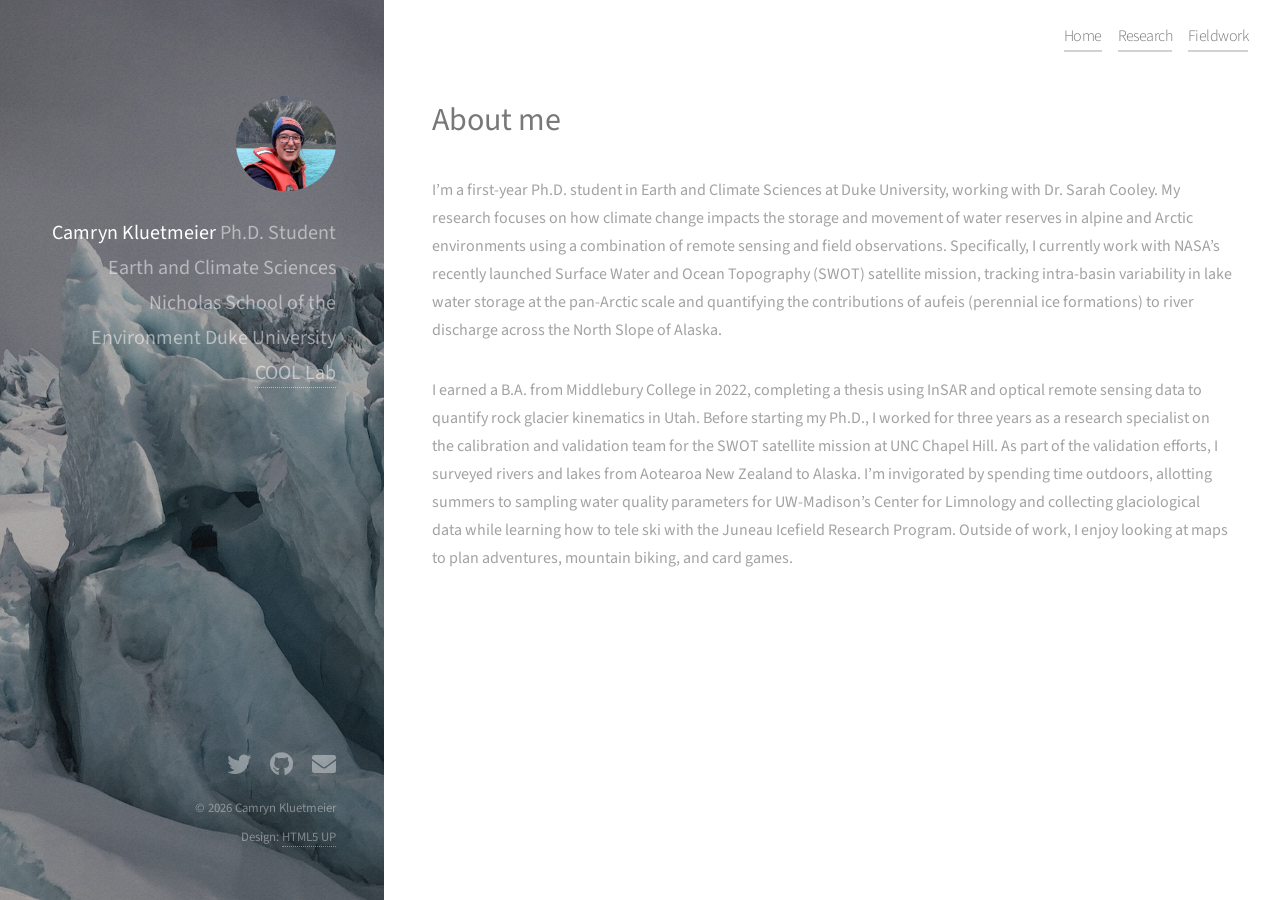
==== index.html @ b0affefc "header format fix" ====
<!DOCTYPE HTML>
<!--
	Strata by HTML5 UP
	html5up.net | @ajlkn
	Free for personal and commercial use under the CCA 3.0 license (html5up.net/license)
-->
<html>

<head>
	<title>Camryn Kluetmeier</title>
	<meta charset="utf-8" />
	<meta name="viewport" content="width=device-width, initial-scale=1, user-scalable=no" />
	<link rel="stylesheet" href="assets/css/main.css" />

	<style>
  #topnav {
    position: fixed;
    top: 1.5em;
    right: 2em;
    z-index: 10000;
    display: flex;
    gap: 1em;
  }

  #topnav a {
    color: #787878;
    font-family: "Source Sans Pro", Helvetica, sans-serif;
    font-size: 1em;
    font-weight: 300;
    line-height: 1.5em;
    letter-spacing: -0.035em;
    text-decoration: none;
    border-bottom: none;
  }

  #topnav a:hover {
    color: #262626;
  }
  #topnav a.active,
		#topnav a {
  position: relative;
}

#topnav a::after {
  content: "";
  position: absolute;
  left: 0;
  bottom: -4px;
  width: 100%;
  height: 2px;
  background: #222;
  opacity: 0.2;
}
	</style>
</head>

<body class="is-preload">

	<nav id="topnav">
		<a href="index.html">Home</a>
		<a href="research.html">Research</a>
		<a href="fieldwork.html">Fieldwork</a>
	</nav>

	<!-- Header -->
	<header id="header">
		<div class="inner">
			<a href="#" class="image avatar"><img src="images/avatar.jpg" alt="" /></a>
			<h1><strong>Camryn Kluetmeier</strong> <br />
				Ph.D. Student <br />
				Earth and Climate Sciences <br />
				Nicholas School of the Environment <br />
				Duke University<br />
				<a href="https://sites.duke.edu/coollab/"> COOL Lab</a>
			</h1>
		</div>
	</header>

	<!-- Main -->
	<div id="main">

		<!-- One -->
		<section id="one">
			<header class="major">
				<h2>About me</h2>
			</header>
			<p>I’m a first-year Ph.D. student in Earth and Climate Sciences at Duke University, working with Dr. Sarah
				Cooley.
				My research focuses on how climate change impacts the storage and movement of water reserves in alpine
				and Arctic environments using a combination of remote sensing and field observations. Specifically, I
				currently work with NASA’s recently launched Surface Water and Ocean Topography (SWOT) satellite
				mission,
				tracking intra-basin variability in lake water storage at the pan-Arctic scale and quantifying the
				contributions of aufeis (perennial ice formations) to river discharge across the North Slope of Alaska.
			</p>
			<p>I earned a B.A. from Middlebury College in 2022, completing a thesis using InSAR and optical remote
				sensing data to quantify rock glacier kinematics in Utah.
				Before starting my Ph.D., I worked for three years as a research specialist on the calibration and
				validation team for the SWOT satellite mission at UNC Chapel Hill.
				As part of the validation efforts, I surveyed rivers and lakes from Aotearoa New Zealand to Alaska.
				I’m invigorated by spending time outdoors, allotting summers to sampling water quality parameters for
				UW-Madison’s Center for Limnology and collecting glaciological data while learning how to tele ski with
				the Juneau Icefield Research Program.
				Outside of work, I enjoy looking at maps to plan adventures, mountain biking, and card games.</p>
			<!---	<ul class="actions">
							<li><a href="#" class="button">CV</a></li>
						</ul> -->
		</section>

		<!-- Two -->

		<!---			</div>
				<ul class="actions">
							<li><a href="#" class="button">Full Portfolio</a></li>
						</ul>
					</section> -->



		<!-- Four -->
		<!--
					<section id="four">
						<h2>Elements</h2>

						<section>
							<h4>Text</h4>
							<p>This is <b>bold</b> and this is <strong>strong</strong>. This is <i>italic</i> and this is <em>emphasized</em>.
							This is <sup>superscript</sup> text and this is <sub>subscript</sub> text.
							This is <u>underlined</u> and this is code: <code>for (;;) { ... }</code>. Finally, <a href="#">this is a link</a>.</p>
							<hr />
							<header>
								<h4>Heading with a Subtitle</h4>
								<p>Lorem ipsum dolor sit amet nullam id egestas urna aliquam</p>
							</header>
							<p>Nunc lacinia ante nunc ac lobortis. Interdum adipiscing gravida odio porttitor sem non mi integer non faucibus ornare mi ut ante amet placerat aliquet. Volutpat eu sed ante lacinia sapien lorem accumsan varius montes viverra nibh in adipiscing blandit tempus accumsan.</p>
							<header>
								<h5>Heading with a Subtitle</h5>
								<p>Lorem ipsum dolor sit amet nullam id egestas urna aliquam</p>
							</header>
							<p>Nunc lacinia ante nunc ac lobortis. Interdum adipiscing gravida odio porttitor sem non mi integer non faucibus ornare mi ut ante amet placerat aliquet. Volutpat eu sed ante lacinia sapien lorem accumsan varius montes viverra nibh in adipiscing blandit tempus accumsan.</p>
							<hr />
							<h2>Heading Level 2</h2>
							<h3>Heading Level 3</h3>
							<h4>Heading Level 4</h4>
							<h5>Heading Level 5</h5>
							<h6>Heading Level 6</h6>
							<hr />
							<h5>Blockquote</h5>
							<blockquote>Fringilla nisl. Donec accumsan interdum nisi, quis tincidunt felis sagittis eget tempus euismod. Vestibulum ante ipsum primis in faucibus vestibulum. Blandit adipiscing eu felis iaculis volutpat ac adipiscing accumsan faucibus. Vestibulum ante ipsum primis in faucibus lorem ipsum dolor sit amet nullam adipiscing eu felis.</blockquote>
							<h5>Preformatted</h5>
							<pre><code>i = 0;

while (!deck.isInOrder()) {
print 'Iteration ' + i;
deck.shuffle();
i++;
}

print 'It took ' + i + ' iterations to sort the deck.';</code></pre>
						</section>

						<section>
							<h4>Lists</h4>
							<div class="row">
								<div class="col-6 col-12-xsmall">
									<h5>Unordered</h5>
									<ul>
										<li>Dolor pulvinar etiam magna etiam.</li>
										<li>Sagittis adipiscing lorem eleifend.</li>
										<li>Felis enim feugiat dolore viverra.</li>
									</ul>
									<h5>Alternate</h5>
									<ul class="alt">
										<li>Dolor pulvinar etiam magna etiam.</li>
										<li>Sagittis adipiscing lorem eleifend.</li>
										<li>Felis enim feugiat dolore viverra.</li>
									</ul>
								</div>
								<div class="col-6 col-12-xsmall">
									<h5>Ordered</h5>
									<ol>
										<li>Dolor pulvinar etiam magna etiam.</li>
										<li>Etiam vel felis at lorem sed viverra.</li>
										<li>Felis enim feugiat dolore viverra.</li>
										<li>Dolor pulvinar etiam magna etiam.</li>
										<li>Etiam vel felis at lorem sed viverra.</li>
										<li>Felis enim feugiat dolore viverra.</li>
									</ol>
									<h5>Icons</h5>
									<ul class="icons">
										<li><a href="#" class="icon brands fa-twitter"><span class="label">Twitter</span></a></li>
										<li><a href="#" class="icon brands fa-facebook-f"><span class="label">Facebook</span></a></li>
										<li><a href="#" class="icon brands fa-instagram"><span class="label">Instagram</span></a></li>
										<li><a href="#" class="icon brands fa-github"><span class="label">Github</span></a></li>
										<li><a href="#" class="icon brands fa-dribbble"><span class="label">Dribbble</span></a></li>
										<li><a href="#" class="icon brands fa-tumblr"><span class="label">Tumblr</span></a></li>
									</ul>
								</div>
							</div>
							<h5>Actions</h5>
							<ul class="actions">
								<li><a href="#" class="button primary">Default</a></li>
								<li><a href="#" class="button">Default</a></li>
							</ul>
							<ul class="actions small">
								<li><a href="#" class="button primary small">Small</a></li>
								<li><a href="#" class="button small">Small</a></li>
							</ul>
							<div class="row">
								<div class="col-6 col-12-small">
									<ul class="actions stacked">
										<li><a href="#" class="button primary">Default</a></li>
										<li><a href="#" class="button">Default</a></li>
									</ul>
								</div>
								<div class="col-6 col-12-small">
									<ul class="actions stacked">
										<li><a href="#" class="button primary small">Small</a></li>
										<li><a href="#" class="button small">Small</a></li>
									</ul>
								</div>
								<div class="col-6 col-12-small">
									<ul class="actions stacked">
										<li><a href="#" class="button primary fit">Default</a></li>
										<li><a href="#" class="button fit">Default</a></li>
									</ul>
								</div>
								<div class="col-6 col-12-small">
									<ul class="actions stacked">
										<li><a href="#" class="button primary small fit">Small</a></li>
										<li><a href="#" class="button small fit">Small</a></li>
									</ul>
								</div>
							</div>
						</section>

						<section>
							<h4>Table</h4>
							<h5>Default</h5>
							<div class="table-wrapper">
								<table>
									<thead>
										<tr>
											<th>Name</th>
											<th>Description</th>
											<th>Price</th>
										</tr>
									</thead>
									<tbody>
										<tr>
											<td>Item One</td>
											<td>Ante turpis integer aliquet porttitor.</td>
											<td>29.99</td>
										</tr>
										<tr>
											<td>Item Two</td>
											<td>Vis ac commodo adipiscing arcu aliquet.</td>
											<td>19.99</td>
										</tr>
										<tr>
											<td>Item Three</td>
											<td> Morbi faucibus arcu accumsan lorem.</td>
											<td>29.99</td>
										</tr>
										<tr>
											<td>Item Four</td>
											<td>Vitae integer tempus condimentum.</td>
											<td>19.99</td>
										</tr>
										<tr>
											<td>Item Five</td>
											<td>Ante turpis integer aliquet porttitor.</td>
											<td>29.99</td>
										</tr>
									</tbody>
									<tfoot>
										<tr>
											<td colspan="2"></td>
											<td>100.00</td>
										</tr>
									</tfoot>
								</table>
							</div>

							<h5>Alternate</h5>
							<div class="table-wrapper">
								<table class="alt">
									<thead>
										<tr>
											<th>Name</th>
											<th>Description</th>
											<th>Price</th>
										</tr>
									</thead>
									<tbody>
										<tr>
											<td>Item One</td>
											<td>Ante turpis integer aliquet porttitor.</td>
											<td>29.99</td>
										</tr>
										<tr>
											<td>Item Two</td>
											<td>Vis ac commodo adipiscing arcu aliquet.</td>
											<td>19.99</td>
										</tr>
										<tr>
											<td>Item Three</td>
											<td> Morbi faucibus arcu accumsan lorem.</td>
											<td>29.99</td>
										</tr>
										<tr>
											<td>Item Four</td>
											<td>Vitae integer tempus condimentum.</td>
											<td>19.99</td>
										</tr>
										<tr>
											<td>Item Five</td>
											<td>Ante turpis integer aliquet porttitor.</td>
											<td>29.99</td>
										</tr>
									</tbody>
									<tfoot>
										<tr>
											<td colspan="2"></td>
											<td>100.00</td>
										</tr>
									</tfoot>
								</table>
							</div>
						</section>

						<section>
							<h4>Buttons</h4>
							<ul class="actions">
								<li><a href="#" class="button primary">Primary</a></li>
								<li><a href="#" class="button">Default</a></li>
							</ul>
							<ul class="actions">
								<li><a href="#" class="button large">Large</a></li>
								<li><a href="#" class="button">Default</a></li>
								<li><a href="#" class="button small">Small</a></li>
							</ul>
							<ul class="actions fit">
								<li><a href="#" class="button primary fit">Fit</a></li>
								<li><a href="#" class="button fit">Fit</a></li>
							</ul>
							<ul class="actions fit small">
								<li><a href="#" class="button primary fit small">Fit + Small</a></li>
								<li><a href="#" class="button fit small">Fit + Small</a></li>
							</ul>
							<ul class="actions">
								<li><a href="#" class="button primary icon solid fa-download">Icon</a></li>
								<li><a href="#" class="button icon solid fa-download">Icon</a></li>
							</ul>
							<ul class="actions">
								<li><span class="button primary disabled">Primary</span></li>
								<li><span class="button disabled">Default</span></li>
							</ul>
						</section>

						<section>
							<h4>Form</h4>
							<form method="post" action="#">
								<div class="row gtr-uniform gtr-50">
									<div class="col-6 col-12-xsmall">
										<input type="text" name="demo-name" id="demo-name" value="" placeholder="Name" />
									</div>
									<div class="col-6 col-12-xsmall">
										<input type="email" name="demo-email" id="demo-email" value="" placeholder="Email" />
									</div>
									<div class="col-12">
										<select name="demo-category" id="demo-category">
											<option value="">- Category -</option>
											<option value="1">Manufacturing</option>
											<option value="1">Shipping</option>
											<option value="1">Administration</option>
											<option value="1">Human Resources</option>
										</select>
									</div>
									<div class="col-4 col-12-small">
										<input type="radio" id="demo-priority-low" name="demo-priority" checked>
										<label for="demo-priority-low">Low Priority</label>
									</div>
									<div class="col-4 col-12-small">
										<input type="radio" id="demo-priority-normal" name="demo-priority">
										<label for="demo-priority-normal">Normal Priority</label>
									</div>
									<div class="col-4 col-12-small">
										<input type="radio" id="demo-priority-high" name="demo-priority">
										<label for="demo-priority-high">High Priority</label>
									</div>
									<div class="col-6 col-12-small">
										<input type="checkbox" id="demo-copy" name="demo-copy">
										<label for="demo-copy">Email me a copy of this message</label>
									</div>
									<div class="col-6 col-12-small">
										<input type="checkbox" id="demo-human" name="demo-human" checked>
										<label for="demo-human">I am a human and not a robot</label>
									</div>
									<div class="col-12">
										<textarea name="demo-message" id="demo-message" placeholder="Enter your message" rows="6"></textarea>
									</div>
									<div class="col-12">
										<ul class="actions">
											<li><input type="submit" value="Send Message" class="primary" /></li>
											<li><input type="reset" value="Reset" /></li>
										</ul>
									</div>
								</div>
							</form>
						</section>

						<section>
							<h4>Image</h4>
							<h5>Fit</h5>
							<div class="box alt">
								<div class="row gtr-50 gtr-uniform">
									<div class="col-12"><span class="image fit"><img src="images/fulls/05.jpg" alt="" /></span></div>
									<div class="col-4"><span class="image fit"><img src="images/thumbs/01.jpg" alt="" /></span></div>
									<div class="col-4"><span class="image fit"><img src="images/thumbs/02.jpg" alt="" /></span></div>
									<div class="col-4"><span class="image fit"><img src="images/thumbs/03.jpg" alt="" /></span></div>
									<div class="col-4"><span class="image fit"><img src="images/thumbs/04.jpg" alt="" /></span></div>
									<div class="col-4"><span class="image fit"><img src="images/thumbs/05.jpg" alt="" /></span></div>
									<div class="col-4"><span class="image fit"><img src="images/thumbs/06.jpg" alt="" /></span></div>
									<div class="col-4"><span class="image fit"><img src="images/thumbs/03.jpg" alt="" /></span></div>
									<div class="col-4"><span class="image fit"><img src="images/thumbs/02.jpg" alt="" /></span></div>
									<div class="col-4"><span class="image fit"><img src="images/thumbs/01.jpg" alt="" /></span></div>
								</div>
							</div>
							<h5>Left &amp; Right</h5>
							<p><span class="image left"><img src="images/avatar.jpg" alt="" /></span>Fringilla nisl. Donec accumsan interdum nisi, quis tincidunt felis sagittis eget. tempus euismod. Vestibulum ante ipsum primis in faucibus vestibulum. Blandit adipiscing eu felis iaculis volutpat ac adipiscing accumsan eu faucibus. Integer ac pellentesque praesent tincidunt felis sagittis eget. tempus euismod. Vestibulum ante ipsum primis in faucibus vestibulum. Blandit adipiscing eu felis iaculis volutpat ac adipiscing accumsan eu faucibus. Integer ac pellentesque praesent. Donec accumsan interdum nisi, quis tincidunt felis sagittis eget. tempus euismod. Vestibulum ante ipsum primis in faucibus vestibulum. Blandit adipiscing eu felis iaculis volutpat ac adipiscing accumsan eu faucibus. Integer ac pellentesque praesent tincidunt felis sagittis eget. tempus euismod. Vestibulum ante ipsum primis in faucibus vestibulum. Blandit adipiscing eu felis iaculis volutpat ac adipiscing accumsan eu faucibus. Integer ac pellentesque praesent.</p>
							<p><span class="image right"><img src="images/avatar.jpg" alt="" /></span>Fringilla nisl. Donec accumsan interdum nisi, quis tincidunt felis sagittis eget. tempus euismod. Vestibulum ante ipsum primis in faucibus vestibulum. Blandit adipiscing eu felis iaculis volutpat ac adipiscing accumsan eu faucibus. Integer ac pellentesque praesent tincidunt felis sagittis eget. tempus euismod. Vestibulum ante ipsum primis in faucibus vestibulum. Blandit adipiscing eu felis iaculis volutpat ac adipiscing accumsan eu faucibus. Integer ac pellentesque praesent. Donec accumsan interdum nisi, quis tincidunt felis sagittis eget. tempus euismod. Vestibulum ante ipsum primis in faucibus vestibulum. Blandit adipiscing eu felis iaculis volutpat ac adipiscing accumsan eu faucibus. Integer ac pellentesque praesent tincidunt felis sagittis eget. tempus euismod. Vestibulum ante ipsum primis in faucibus vestibulum. Blandit adipiscing eu felis iaculis volutpat ac adipiscing accumsan eu faucibus. Integer ac pellentesque praesent.</p>
						</section>

					</section>
				-->

	</div>

	<!-- Footer -->
	<footer id="footer">
		<div class="inner">
			<ul class="icons">
				<li><a href="https://scholar.google.com/citations?user=zaVG5EsAAAAJ&hl=en&oi=ao"
						class="icon fa-graduation-cap"><span class="label">Google Scholar</span></a></li>
				<li><a href="https://bsky.app/profile/ckluetmeier.bsky.social" class="icon brands fa-twitter"><span
							class="label">Twitter</span></a></li>
				<li><a href="https://github.com/ckluetmeier" class="icon brands fa-github"><span
							class="label">Github</span></a></li>
				<li><a href="mailto:camryn.kluetmeier@duke.edu" class="icon solid fa-envelope"><span
							class="label">Email</span></a></li>
			</ul>
			<ul class="copyright">
				<li>&copy; 2026 Camryn Kluetmeier</li>
				<li>Design: <a href="http://html5up.net">HTML5 UP</a></li>
			</ul>
		</div>
	</footer>

	<!-- Scripts -->
	<script src="assets/js/jquery.min.js"></script>
	<script src="assets/js/jquery.poptrox.min.js"></script>
	<script src="assets/js/browser.min.js"></script>
	<script src="assets/js/breakpoints.min.js"></script>
	<script src="assets/js/util.js"></script>
	<script src="assets/js/main.js"></script>

</body>

</html>
---- assets/css/main.css ----
@import url("fontawesome-all.min.css");
@import url("https://fonts.googleapis.com/css?family=Source+Sans+Pro:400,400italic");

/*
	Strata by HTML5 UP
	html5up.net | @ajlkn
	Free for personal and commercial use under the CCA 3.0 license (html5up.net/license)
*/

#topnav {
  position: fixed;
  top: 1.5em;
  right: 2em;
  z-index: 10000;
  display: flex;
  gap: 1.5em;
}

#topnav a {
  text-decoration: none;
  font-weight: 600;
  color: #ffffff;
  border-bottom: none;
}

#topnav a:hover {
  opacity: 0.75;
}

html, body, div, span, applet, object,
iframe, h1, h2, h3, h4, h5, h6, p, blockquote,
pre, a, abbr, acronym, address, big, cite,
code, del, dfn, em, img, ins, kbd, q, s, samp,
small, strike, strong, sub, sup, tt, var, b,
u, i, center, dl, dt, dd, ol, ul, li, fieldset,
form, label, legend, table, caption, tbody,
tfoot, thead, tr, th, td, article, aside,
canvas, details, embed, figure, figcaption,
footer, header, hgroup, menu, nav, output, ruby,
section, summary, time, mark, audio, video {
	margin: 0;
	padding: 0;
	border: 0;
	font-size: 100%;
	font: inherit;
	vertical-align: baseline;}

article, aside, details, figcaption, figure,
footer, header, hgroup, menu, nav, section {
	display: block;}

body {
	line-height: 1;
}

ol, ul {
	list-style: none;
}

blockquote, q {
	quotes: none;
}

	blockquote:before, blockquote:after, q:before, q:after {
		content: '';
		content: none;
	}

table {
	border-collapse: collapse;
	border-spacing: 0;
}

body {
	-webkit-text-size-adjust: none;
}

mark {
	background-color: transparent;
	color: inherit;
}

input::-moz-focus-inner {
	border: 0;
	padding: 0;
}

input, select, textarea {
	-moz-appearance: none;
	-webkit-appearance: none;
	-ms-appearance: none;
	appearance: none;
}

/* Basic */

	html {
		box-sizing: border-box;
	}

	*, *:before, *:after {
		box-sizing: inherit;
	}

	body {
		background: #fff;
	}

		body.is-preload *, body.is-preload *:before, body.is-preload *:after {
			-moz-animation: none !important;
			-webkit-animation: none !important;
			-ms-animation: none !important;
			animation: none !important;
			-moz-transition: none !important;
			-webkit-transition: none !important;
			-ms-transition: none !important;
			transition: none !important;
		}

	body, input, select, textarea {
		color: #a2a2a2;
		font-family: "Source Sans Pro", Helvetica, sans-serif;
		font-size: 16pt;
		font-weight: 400;
		line-height: 1.75em;
	}

	a {
		-moz-transition: color 0.2s ease-in-out, border-color 0.2s ease-in-out;
		-webkit-transition: color 0.2s ease-in-out, border-color 0.2s ease-in-out;
		-ms-transition: color 0.2s ease-in-out, border-color 0.2s ease-in-out;
		transition: color 0.2s ease-in-out, border-color 0.2s ease-in-out;
		border-bottom: dotted 1px;
		color: #49bf9d;
		text-decoration: none;
	}

		a:hover {
			border-bottom-color: transparent;
			color: #49bf9d !important;
			text-decoration: none;
		}

	strong, b {
		color: #787878;
		font-weight: 400;
	}

	em, i {
		font-style: italic;
	}

	p {
		margin: 0 0 2em 0;
	}

	h1, h2, h3, h4, h5, h6 {
		color: #787878;
		font-weight: 400;
		line-height: 1em;
		margin: 0 0 1em 0;
	}

		h1 a, h2 a, h3 a, h4 a, h5 a, h6 a {
			color: inherit;
			text-decoration: none;
		}

	h1 {
		font-size: 2em;
		line-height: 1.5em;
	}

	h2 {
		font-size: 1.5em;
		line-height: 1.5em;
	}

	h3 {
		font-size: 1.25em;
		line-height: 1.5em;
	}

	h4 {
		font-size: 1.1em;
		line-height: 1.5em;
	}

	h5 {
		font-size: 0.9em;
		line-height: 1.5em;
	}

	h6 {
		font-size: 0.7em;
		line-height: 1.5em;
	}

	sub {
		font-size: 0.8em;
		position: relative;
		top: 0.5em;
	}

	sup {
		font-size: 0.8em;
		position: relative;
		top: -0.5em;
	}

	hr {
		border: 0;
		border-bottom: solid 2px #efefef;
		margin: 2em 0;
	}

		hr.major {
			margin: 3em 0;
		}

	blockquote {
		border-left: solid 6px #efefef;
		font-style: italic;
		margin: 0 0 2em 0;
		padding: 0.5em 0 0.5em 1.5em;
	}

	code {
		background: #f7f7f7;
		border-radius: 0.35em;
		border: solid 2px #efefef;
		font-family: "Courier New", monospace;
		font-size: 0.9em;
		margin: 0 0.25em;
		padding: 0.25em 0.65em;
	}

	pre {
		-webkit-overflow-scrolling: touch;
		font-family: "Courier New", monospace;
		font-size: 0.9em;
		margin: 0 0 2em 0;
	}

		pre code {
			display: block;
			line-height: 1.75em;
			padding: 1em 1.5em;
			overflow-x: auto;
		}

	.align-left {
		text-align: left;
	}

	.align-center {
		text-align: center;
	}

	.align-right {
		text-align: right;
	}

/* Container */

	.container {
		margin: 0 auto;
		max-width: calc(100% - 4em);
		width: 100%;
	}

		.container.xsmall {
			width: 25%;
		}

		.container.small {
			width: 50%;
		}

		.container.medium {
			width: 75%;
		}

		.container.large {
			width: 125%;
		}

		.container.xlarge {
			width: 150%;
		}

		.container.max {
			width: 100%;
		}

		@media screen and (max-width: 980px) {

			.container {
				width: 100% !important;
				max-width: 100% !important;
			}

		}

		@media screen and (max-width: 480px) {

			.container {
				max-width: calc(100% - 3em);
			}

		}

/* Row */

	.row {
		display: flex;
		flex-wrap: wrap;
		box-sizing: border-box;
		align-items: stretch;
	}

		.row > * {
			box-sizing: border-box;
		}

		.row.gtr-uniform > * > :last-child {
			margin-bottom: 0;
		}

		.row.aln-left {
			justify-content: flex-start;
		}

		.row.aln-center {
			justify-content: center;
		}

		.row.aln-right {
			justify-content: flex-end;
		}

		.row.aln-top {
			align-items: flex-start;
		}

		.row.aln-middle {
			align-items: center;
		}

		.row.aln-bottom {
			align-items: flex-end;
		}

		.row > .imp {
			order: -1;
		}

		.row > .col-1 {
			width: 8.33333%;
		}

		.row > .off-1 {
			margin-left: 8.33333%;
		}

		.row > .col-2 {
			width: 16.66667%;
		}

		.row > .off-2 {
			margin-left: 16.66667%;
		}

		.row > .col-3 {
			width: 25%;
		}

		.row > .off-3 {
			margin-left: 25%;
		}

		.row > .col-4 {
			width: 33.33333%;
		}

		.row > .off-4 {
			margin-left: 33.33333%;
		}

		.row > .col-5 {
			width: 41.66667%;
		}

		.row > .off-5 {
			margin-left: 41.66667%;
		}

		.row > .col-6 {
			width: 50%;
		}

		.row > .off-6 {
			margin-left: 50%;
		}

		.row > .col-7 {
			width: 58.33333%;
		}

		.row > .off-7 {
			margin-left: 58.33333%;
		}

		.row > .col-8 {
			width: 66.66667%;
		}

		.row > .off-8 {
			margin-left: 66.66667%;
		}

		.row > .col-9 {
			width: 75%;
		}

		.row > .off-9 {
			margin-left: 75%;
		}

		.row > .col-10 {
			width: 83.33333%;
		}

		.row > .off-10 {
			margin-left: 83.33333%;
		}

		.row > .col-11 {
			width: 91.66667%;
		}

		.row > .off-11 {
			margin-left: 91.66667%;
		}

		.row > .col-12 {
			width: 100%;
		}

		.row > .off-12 {
			margin-left: 100%;
		}

		.row.gtr-0 {
			margin-top: 0;
			margin-left: 0em;
		}

			.row.gtr-0 > * {
				padding: 0 0 0 0em;
			}

			.row.gtr-0.gtr-uniform {
				margin-top: 0em;
			}

				.row.gtr-0.gtr-uniform > * {
					padding-top: 0em;
				}

		.row.gtr-25 {
			margin-top: 0;
			margin-left: -0.625em;
		}

			.row.gtr-25 > * {
				padding: 0 0 0 0.625em;
			}

			.row.gtr-25.gtr-uniform {
				margin-top: -0.625em;
			}

				.row.gtr-25.gtr-uniform > * {
					padding-top: 0.625em;
				}

		.row.gtr-50 {
			margin-top: 0;
			margin-left: -1.25em;
		}

			.row.gtr-50 > * {
				padding: 0 0 0 1.25em;
			}

			.row.gtr-50.gtr-uniform {
				margin-top: -1.25em;
			}

				.row.gtr-50.gtr-uniform > * {
					padding-top: 1.25em;
				}

		.row {
			margin-top: 0;
			margin-left: -2.5em;
		}

			.row > * {
				padding: 0 0 0 2.5em;
			}

			.row.gtr-uniform {
				margin-top: -2.5em;
			}

				.row.gtr-uniform > * {
					padding-top: 2.5em;
				}

		.row.gtr-150 {
			margin-top: 0;
			margin-left: -3.75em;
		}

			.row.gtr-150 > * {
				padding: 0 0 0 3.75em;
			}

			.row.gtr-150.gtr-uniform {
				margin-top: -3.75em;
			}

				.row.gtr-150.gtr-uniform > * {
					padding-top: 3.75em;
				}

		.row.gtr-200 {
			margin-top: 0;
			margin-left: -5em;
		}

			.row.gtr-200 > * {
				padding: 0 0 0 5em;
			}

			.row.gtr-200.gtr-uniform {
				margin-top: -5em;
			}

				.row.gtr-200.gtr-uniform > * {
					padding-top: 5em;
				}

		@media screen and (max-width: 1800px) {

			.row {
				display: flex;
				flex-wrap: wrap;
				box-sizing: border-box;
				align-items: stretch;
			}

				.row > * {
					box-sizing: border-box;
				}

				.row.gtr-uniform > * > :last-child {
					margin-bottom: 0;
				}

				.row.aln-left {
					justify-content: flex-start;
				}

				.row.aln-center {
					justify-content: center;
				}

				.row.aln-right {
					justify-content: flex-end;
				}

				.row.aln-top {
					align-items: flex-start;
				}

				.row.aln-middle {
					align-items: center;
				}

				.row.aln-bottom {
					align-items: flex-end;
				}

				.row > .imp-xlarge {
					order: -1;
				}

				.row > .col-1-xlarge {
					width: 8.33333%;
				}

				.row > .off-1-xlarge {
					margin-left: 8.33333%;
				}

				.row > .col-2-xlarge {
					width: 16.66667%;
				}

				.row > .off-2-xlarge {
					margin-left: 16.66667%;
				}

				.row > .col-3-xlarge {
					width: 25%;
				}

				.row > .off-3-xlarge {
					margin-left: 25%;
				}

				.row > .col-4-xlarge {
					width: 33.33333%;
				}

				.row > .off-4-xlarge {
					margin-left: 33.33333%;
				}

				.row > .col-5-xlarge {
					width: 41.66667%;
				}

				.row > .off-5-xlarge {
					margin-left: 41.66667%;
				}

				.row > .col-6-xlarge {
					width: 50%;
				}

				.row > .off-6-xlarge {
					margin-left: 50%;
				}

				.row > .col-7-xlarge {
					width: 58.33333%;
				}

				.row > .off-7-xlarge {
					margin-left: 58.33333%;
				}

				.row > .col-8-xlarge {
					width: 66.66667%;
				}

				.row > .off-8-xlarge {
					margin-left: 66.66667%;
				}

				.row > .col-9-xlarge {
					width: 75%;
				}

				.row > .off-9-xlarge {
					margin-left: 75%;
				}

				.row > .col-10-xlarge {
					width: 83.33333%;
				}

				.row > .off-10-xlarge {
					margin-left: 83.33333%;
				}

				.row > .col-11-xlarge {
					width: 91.66667%;
				}

				.row > .off-11-xlarge {
					margin-left: 91.66667%;
				}

				.row > .col-12-xlarge {
					width: 100%;
				}

				.row > .off-12-xlarge {
					margin-left: 100%;
				}

				.row.gtr-0 {
					margin-top: 0;
					margin-left: 0em;
				}

					.row.gtr-0 > * {
						padding: 0 0 0 0em;
					}

					.row.gtr-0.gtr-uniform {
						margin-top: 0em;
					}

						.row.gtr-0.gtr-uniform > * {
							padding-top: 0em;
						}

				.row.gtr-25 {
					margin-top: 0;
					margin-left: -0.625em;
				}

					.row.gtr-25 > * {
						padding: 0 0 0 0.625em;
					}

					.row.gtr-25.gtr-uniform {
						margin-top: -0.625em;
					}

						.row.gtr-25.gtr-uniform > * {
							padding-top: 0.625em;
						}

				.row.gtr-50 {
					margin-top: 0;
					margin-left: -1.25em;
				}

					.row.gtr-50 > * {
						padding: 0 0 0 1.25em;
					}

					.row.gtr-50.gtr-uniform {
						margin-top: -1.25em;
					}

						.row.gtr-50.gtr-uniform > * {
							padding-top: 1.25em;
						}

				.row {
					margin-top: 0;
					margin-left: -2.5em;
				}

					.row > * {
						padding: 0 0 0 2.5em;
					}

					.row.gtr-uniform {
						margin-top: -2.5em;
					}

						.row.gtr-uniform > * {
							padding-top: 2.5em;
						}

				.row.gtr-150 {
					margin-top: 0;
					margin-left: -3.75em;
				}

					.row.gtr-150 > * {
						padding: 0 0 0 3.75em;
					}

					.row.gtr-150.gtr-uniform {
						margin-top: -3.75em;
					}

						.row.gtr-150.gtr-uniform > * {
							padding-top: 3.75em;
						}

				.row.gtr-200 {
					margin-top: 0;
					margin-left: -5em;
				}

					.row.gtr-200 > * {
						padding: 0 0 0 5em;
					}

					.row.gtr-200.gtr-uniform {
						margin-top: -5em;
					}

						.row.gtr-200.gtr-uniform > * {
							padding-top: 5em;
						}

		}

		@media screen and (max-width: 1280px) {

			.row {
				display: flex;
				flex-wrap: wrap;
				box-sizing: border-box;
				align-items: stretch;
			}

				.row > * {
					box-sizing: border-box;
				}

				.row.gtr-uniform > * > :last-child {
					margin-bottom: 0;
				}

				.row.aln-left {
					justify-content: flex-start;
				}

				.row.aln-center {
					justify-content: center;
				}

				.row.aln-right {
					justify-content: flex-end;
				}

				.row.aln-top {
					align-items: flex-start;
				}

				.row.aln-middle {
					align-items: center;
				}

				.row.aln-bottom {
					align-items: flex-end;
				}

				.row > .imp-large {
					order: -1;
				}

				.row > .col-1-large {
					width: 8.33333%;
				}

				.row > .off-1-large {
					margin-left: 8.33333%;
				}

				.row > .col-2-large {
					width: 16.66667%;
				}

				.row > .off-2-large {
					margin-left: 16.66667%;
				}

				.row > .col-3-large {
					width: 25%;
				}

				.row > .off-3-large {
					margin-left: 25%;
				}

				.row > .col-4-large {
					width: 33.33333%;
				}

				.row > .off-4-large {
					margin-left: 33.33333%;
				}

				.row > .col-5-large {
					width: 41.66667%;
				}

				.row > .off-5-large {
					margin-left: 41.66667%;
				}

				.row > .col-6-large {
					width: 50%;
				}

				.row > .off-6-large {
					margin-left: 50%;
				}

				.row > .col-7-large {
					width: 58.33333%;
				}

				.row > .off-7-large {
					margin-left: 58.33333%;
				}

				.row > .col-8-large {
					width: 66.66667%;
				}

				.row > .off-8-large {
					margin-left: 66.66667%;
				}

				.row > .col-9-large {
					width: 75%;
				}

				.row > .off-9-large {
					margin-left: 75%;
				}

				.row > .col-10-large {
					width: 83.33333%;
				}

				.row > .off-10-large {
					margin-left: 83.33333%;
				}

				.row > .col-11-large {
					width: 91.66667%;
				}

				.row > .off-11-large {
					margin-left: 91.66667%;
				}

				.row > .col-12-large {
					width: 100%;
				}

				.row > .off-12-large {
					margin-left: 100%;
				}

				.row.gtr-0 {
					margin-top: 0;
					margin-left: 0em;
				}

					.row.gtr-0 > * {
						padding: 0 0 0 0em;
					}

					.row.gtr-0.gtr-uniform {
						margin-top: 0em;
					}

						.row.gtr-0.gtr-uniform > * {
							padding-top: 0em;
						}

				.row.gtr-25 {
					margin-top: 0;
					margin-left: -0.5em;
				}

					.row.gtr-25 > * {
						padding: 0 0 0 0.5em;
					}

					.row.gtr-25.gtr-uniform {
						margin-top: -0.5em;
					}

						.row.gtr-25.gtr-uniform > * {
							padding-top: 0.5em;
						}

				.row.gtr-50 {
					margin-top: 0;
					margin-left: -1em;
				}

					.row.gtr-50 > * {
						padding: 0 0 0 1em;
					}

					.row.gtr-50.gtr-uniform {
						margin-top: -1em;
					}

						.row.gtr-50.gtr-uniform > * {
							padding-top: 1em;
						}

				.row {
					margin-top: 0;
					margin-left: -2em;
				}

					.row > * {
						padding: 0 0 0 2em;
					}

					.row.gtr-uniform {
						margin-top: -2em;
					}

						.row.gtr-uniform > * {
							padding-top: 2em;
						}

				.row.gtr-150 {
					margin-top: 0;
					margin-left: -3em;
				}

					.row.gtr-150 > * {
						padding: 0 0 0 3em;
					}

					.row.gtr-150.gtr-uniform {
						margin-top: -3em;
					}

						.row.gtr-150.gtr-uniform > * {
							padding-top: 3em;
						}

				.row.gtr-200 {
					margin-top: 0;
					margin-left: -4em;
				}

					.row.gtr-200 > * {
						padding: 0 0 0 4em;
					}

					.row.gtr-200.gtr-uniform {
						margin-top: -4em;
					}

						.row.gtr-200.gtr-uniform > * {
							padding-top: 4em;
						}

		}

		@media screen and (max-width: 980px) {

			.row {
				display: flex;
				flex-wrap: wrap;
				box-sizing: border-box;
				align-items: stretch;
			}

				.row > * {
					box-sizing: border-box;
				}

				.row.gtr-uniform > * > :last-child {
					margin-bottom: 0;
				}

				.row.aln-left {
					justify-content: flex-start;
				}

				.row.aln-center {
					justify-content: center;
				}

				.row.aln-right {
					justify-content: flex-end;
				}

				.row.aln-top {
					align-items: flex-start;
				}

				.row.aln-middle {
					align-items: center;
				}

				.row.aln-bottom {
					align-items: flex-end;
				}

				.row > .imp-medium {
					order: -1;
				}

				.row > .col-1-medium {
					width: 8.33333%;
				}

				.row > .off-1-medium {
					margin-left: 8.33333%;
				}

				.row > .col-2-medium {
					width: 16.66667%;
				}

				.row > .off-2-medium {
					margin-left: 16.66667%;
				}

				.row > .col-3-medium {
					width: 25%;
				}

				.row > .off-3-medium {
					margin-left: 25%;
				}

				.row > .col-4-medium {
					width: 33.33333%;
				}

				.row > .off-4-medium {
					margin-left: 33.33333%;
				}

				.row > .col-5-medium {
					width: 41.66667%;
				}

				.row > .off-5-medium {
					margin-left: 41.66667%;
				}

				.row > .col-6-medium {
					width: 50%;
				}

				.row > .off-6-medium {
					margin-left: 50%;
				}

				.row > .col-7-medium {
					width: 58.33333%;
				}

				.row > .off-7-medium {
					margin-left: 58.33333%;
				}

				.row > .col-8-medium {
					width: 66.66667%;
				}

				.row > .off-8-medium {
					margin-left: 66.66667%;
				}

				.row > .col-9-medium {
					width: 75%;
				}

				.row > .off-9-medium {
					margin-left: 75%;
				}

				.row > .col-10-medium {
					width: 83.33333%;
				}

				.row > .off-10-medium {
					margin-left: 83.33333%;
				}

				.row > .col-11-medium {
					width: 91.66667%;
				}

				.row > .off-11-medium {
					margin-left: 91.66667%;
				}

				.row > .col-12-medium {
					width: 100%;
				}

				.row > .off-12-medium {
					margin-left: 100%;
				}

				.row.gtr-0 {
					margin-top: 0;
					margin-left: 0em;
				}

					.row.gtr-0 > * {
						padding: 0 0 0 0em;
					}

					.row.gtr-0.gtr-uniform {
						margin-top: 0em;
					}

						.row.gtr-0.gtr-uniform > * {
							padding-top: 0em;
						}

				.row.gtr-25 {
					margin-top: 0;
					margin-left: -0.5em;
				}

					.row.gtr-25 > * {
						padding: 0 0 0 0.5em;
					}

					.row.gtr-25.gtr-uniform {
						margin-top: -0.5em;
					}

						.row.gtr-25.gtr-uniform > * {
							padding-top: 0.5em;
						}

				.row.gtr-50 {
					margin-top: 0;
					margin-left: -1em;
				}

					.row.gtr-50 > * {
						padding: 0 0 0 1em;
					}

					.row.gtr-50.gtr-uniform {
						margin-top: -1em;
					}

						.row.gtr-50.gtr-uniform > * {
							padding-top: 1em;
						}

				.row {
					margin-top: 0;
					margin-left: -2em;
				}

					.row > * {
						padding: 0 0 0 2em;
					}

					.row.gtr-uniform {
						margin-top: -2em;
					}

						.row.gtr-uniform > * {
							padding-top: 2em;
						}

				.row.gtr-150 {
					margin-top: 0;
					margin-left: -3em;
				}

					.row.gtr-150 > * {
						padding: 0 0 0 3em;
					}

					.row.gtr-150.gtr-uniform {
						margin-top: -3em;
					}

						.row.gtr-150.gtr-uniform > * {
							padding-top: 3em;
						}

				.row.gtr-200 {
					margin-top: 0;
					margin-left: -4em;
				}

					.row.gtr-200 > * {
						padding: 0 0 0 4em;
					}

					.row.gtr-200.gtr-uniform {
						margin-top: -4em;
					}

						.row.gtr-200.gtr-uniform > * {
							padding-top: 4em;
						}

		}

		@media screen and (max-width: 736px) {

			.row {
				display: flex;
				flex-wrap: wrap;
				box-sizing: border-box;
				align-items: stretch;
			}

				.row > * {
					box-sizing: border-box;
				}

				.row.gtr-uniform > * > :last-child {
					margin-bottom: 0;
				}

				.row.aln-left {
					justify-content: flex-start;
				}

				.row.aln-center {
					justify-content: center;
				}

				.row.aln-right {
					justify-content: flex-end;
				}

				.row.aln-top {
					align-items: flex-start;
				}

				.row.aln-middle {
					align-items: center;
				}

				.row.aln-bottom {
					align-items: flex-end;
				}

				.row > .imp-small {
					order: -1;
				}

				.row > .col-1-small {
					width: 8.33333%;
				}

				.row > .off-1-small {
					margin-left: 8.33333%;
				}

				.row > .col-2-small {
					width: 16.66667%;
				}

				.row > .off-2-small {
					margin-left: 16.66667%;
				}

				.row > .col-3-small {
					width: 25%;
				}

				.row > .off-3-small {
					margin-left: 25%;
				}

				.row > .col-4-small {
					width: 33.33333%;
				}

				.row > .off-4-small {
					margin-left: 33.33333%;
				}

				.row > .col-5-small {
					width: 41.66667%;
				}

				.row > .off-5-small {
					margin-left: 41.66667%;
				}

				.row > .col-6-small {
					width: 50%;
				}

				.row > .off-6-small {
					margin-left: 50%;
				}

				.row > .col-7-small {
					width: 58.33333%;
				}

				.row > .off-7-small {
					margin-left: 58.33333%;
				}

				.row > .col-8-small {
					width: 66.66667%;
				}

				.row > .off-8-small {
					margin-left: 66.66667%;
				}

				.row > .col-9-small {
					width: 75%;
				}

				.row > .off-9-small {
					margin-left: 75%;
				}

				.row > .col-10-small {
					width: 83.33333%;
				}

				.row > .off-10-small {
					margin-left: 83.33333%;
				}

				.row > .col-11-small {
					width: 91.66667%;
				}

				.row > .off-11-small {
					margin-left: 91.66667%;
				}

				.row > .col-12-small {
					width: 100%;
				}

				.row > .off-12-small {
					margin-left: 100%;
				}

				.row.gtr-0 {
					margin-top: 0;
					margin-left: 0em;
				}

					.row.gtr-0 > * {
						padding: 0 0 0 0em;
					}

					.row.gtr-0.gtr-uniform {
						margin-top: 0em;
					}

						.row.gtr-0.gtr-uniform > * {
							padding-top: 0em;
						}

				.row.gtr-25 {
					margin-top: 0;
					margin-left: -0.375em;
				}

					.row.gtr-25 > * {
						padding: 0 0 0 0.375em;
					}

					.row.gtr-25.gtr-uniform {
						margin-top: -0.375em;
					}

						.row.gtr-25.gtr-uniform > * {
							padding-top: 0.375em;
						}

				.row.gtr-50 {
					margin-top: 0;
					margin-left: -0.75em;
				}

					.row.gtr-50 > * {
						padding: 0 0 0 0.75em;
					}

					.row.gtr-50.gtr-uniform {
						margin-top: -0.75em;
					}

						.row.gtr-50.gtr-uniform > * {
							padding-top: 0.75em;
						}

				.row {
					margin-top: 0;
					margin-left: -1.5em;
				}

					.row > * {
						padding: 0 0 0 1.5em;
					}

					.row.gtr-uniform {
						margin-top: -1.5em;
					}

						.row.gtr-uniform > * {
							padding-top: 1.5em;
						}

				.row.gtr-150 {
					margin-top: 0;
					margin-left: -2.25em;
				}

					.row.gtr-150 > * {
						padding: 0 0 0 2.25em;
					}

					.row.gtr-150.gtr-uniform {
						margin-top: -2.25em;
					}

						.row.gtr-150.gtr-uniform > * {
							padding-top: 2.25em;
						}

				.row.gtr-200 {
					margin-top: 0;
					margin-left: -3em;
				}

					.row.gtr-200 > * {
						padding: 0 0 0 3em;
					}

					.row.gtr-200.gtr-uniform {
						margin-top: -3em;
					}

						.row.gtr-200.gtr-uniform > * {
							padding-top: 3em;
						}

		}

		@media screen and (max-width: 480px) {

			.row {
				display: flex;
				flex-wrap: wrap;
				box-sizing: border-box;
				align-items: stretch;
			}

				.row > * {
					box-sizing: border-box;
				}

				.row.gtr-uniform > * > :last-child {
					margin-bottom: 0;
				}

				.row.aln-left {
					justify-content: flex-start;
				}

				.row.aln-center {
					justify-content: center;
				}

				.row.aln-right {
					justify-content: flex-end;
				}

				.row.aln-top {
					align-items: flex-start;
				}

				.row.aln-middle {
					align-items: center;
				}

				.row.aln-bottom {
					align-items: flex-end;
				}

				.row > .imp-xsmall {
					order: -1;
				}

				.row > .col-1-xsmall {
					width: 8.33333%;
				}

				.row > .off-1-xsmall {
					margin-left: 8.33333%;
				}

				.row > .col-2-xsmall {
					width: 16.66667%;
				}

				.row > .off-2-xsmall {
					margin-left: 16.66667%;
				}

				.row > .col-3-xsmall {
					width: 25%;
				}

				.row > .off-3-xsmall {
					margin-left: 25%;
				}

				.row > .col-4-xsmall {
					width: 33.33333%;
				}

				.row > .off-4-xsmall {
					margin-left: 33.33333%;
				}

				.row > .col-5-xsmall {
					width: 41.66667%;
				}

				.row > .off-5-xsmall {
					margin-left: 41.66667%;
				}

				.row > .col-6-xsmall {
					width: 50%;
				}

				.row > .off-6-xsmall {
					margin-left: 50%;
				}

				.row > .col-7-xsmall {
					width: 58.33333%;
				}

				.row > .off-7-xsmall {
					margin-left: 58.33333%;
				}

				.row > .col-8-xsmall {
					width: 66.66667%;
				}

				.row > .off-8-xsmall {
					margin-left: 66.66667%;
				}

				.row > .col-9-xsmall {
					width: 75%;
				}

				.row > .off-9-xsmall {
					margin-left: 75%;
				}

				.row > .col-10-xsmall {
					width: 83.33333%;
				}

				.row > .off-10-xsmall {
					margin-left: 83.33333%;
				}

				.row > .col-11-xsmall {
					width: 91.66667%;
				}

				.row > .off-11-xsmall {
					margin-left: 91.66667%;
				}

				.row > .col-12-xsmall {
					width: 100%;
				}

				.row > .off-12-xsmall {
					margin-left: 100%;
				}

				.row.gtr-0 {
					margin-top: 0;
					margin-left: 0em;
				}

					.row.gtr-0 > * {
						padding: 0 0 0 0em;
					}

					.row.gtr-0.gtr-uniform {
						margin-top: 0em;
					}

						.row.gtr-0.gtr-uniform > * {
							padding-top: 0em;
						}

				.row.gtr-25 {
					margin-top: 0;
					margin-left: -0.375em;
				}

					.row.gtr-25 > * {
						padding: 0 0 0 0.375em;
					}

					.row.gtr-25.gtr-uniform {
						margin-top: -0.375em;
					}

						.row.gtr-25.gtr-uniform > * {
							padding-top: 0.375em;
						}

				.row.gtr-50 {
					margin-top: 0;
					margin-left: -0.75em;
				}

					.row.gtr-50 > * {
						padding: 0 0 0 0.75em;
					}

					.row.gtr-50.gtr-uniform {
						margin-top: -0.75em;
					}

						.row.gtr-50.gtr-uniform > * {
							padding-top: 0.75em;
						}

				.row {
					margin-top: 0;
					margin-left: -1.5em;
				}

					.row > * {
						padding: 0 0 0 1.5em;
					}

					.row.gtr-uniform {
						margin-top: -1.5em;
					}

						.row.gtr-uniform > * {
							padding-top: 1.5em;
						}

				.row.gtr-150 {
					margin-top: 0;
					margin-left: -2.25em;
				}

					.row.gtr-150 > * {
						padding: 0 0 0 2.25em;
					}

					.row.gtr-150.gtr-uniform {
						margin-top: -2.25em;
					}

						.row.gtr-150.gtr-uniform > * {
							padding-top: 2.25em;
						}

				.row.gtr-200 {
					margin-top: 0;
					margin-left: -3em;
				}

					.row.gtr-200 > * {
						padding: 0 0 0 3em;
					}

					.row.gtr-200.gtr-uniform {
						margin-top: -3em;
					}

						.row.gtr-200.gtr-uniform > * {
							padding-top: 3em;
						}

		}

/* Section/Article */

	section.special, article.special {
		text-align: center;
	}

	header p {
		color: #b2b2b2;
		position: relative;
		margin: 0 0 1.5em 0;
	}

	header h2 + p {
		font-size: 1.25em;
		margin-top: -1em;
		line-height: 1.5em;
	}

	header h3 + p {
		font-size: 1.1em;
		margin-top: -0.8em;
		line-height: 1.5em;
	}

	header h4 + p,
	header h5 + p,
	header h6 + p {
		font-size: 0.9em;
		margin-top: -0.6em;
		line-height: 1.5em;
	}

	header.major h2 {
		font-size: 2em;
	}

/* Form */

	form {
		margin: 0 0 2em 0;
	}

	label {
		color: #787878;
		display: block;
		font-size: 0.9em;
		font-weight: 400;
		margin: 0 0 1em 0;
	}

	input[type="text"],
	input[type="password"],
	input[type="email"],
	select,
	textarea {
		-moz-appearance: none;
		-webkit-appearance: none;
		-ms-appearance: none;
		appearance: none;
		background: #f7f7f7;
		border-radius: 0.35em;
		border: solid 2px transparent;
		color: inherit;
		display: block;
		outline: 0;
		padding: 0 0.75em;
		text-decoration: none;
		width: 100%;
	}

		input[type="text"]:invalid,
		input[type="password"]:invalid,
		input[type="email"]:invalid,
		select:invalid,
		textarea:invalid {
			box-shadow: none;
		}

		input[type="text"]:focus,
		input[type="password"]:focus,
		input[type="email"]:focus,
		select:focus,
		textarea:focus {
			border-color: #49bf9d;
		}

	select {
		background-image: url("data:image/svg+xml;charset=utf8,%3Csvg xmlns='http://www.w3.org/2000/svg' width='40' height='40' preserveAspectRatio='none' viewBox='0 0 40 40'%3E%3Cpath d='M9.4,12.3l10.4,10.4l10.4-10.4c0.2-0.2,0.5-0.4,0.9-0.4c0.3,0,0.6,0.1,0.9,0.4l3.3,3.3c0.2,0.2,0.4,0.5,0.4,0.9 c0,0.4-0.1,0.6-0.4,0.9L20.7,31.9c-0.2,0.2-0.5,0.4-0.9,0.4c-0.3,0-0.6-0.1-0.9-0.4L4.3,17.3c-0.2-0.2-0.4-0.5-0.4-0.9 c0-0.4,0.1-0.6,0.4-0.9l3.3-3.3c0.2-0.2,0.5-0.4,0.9-0.4S9.1,12.1,9.4,12.3z' fill='%23dfdfdf' /%3E%3C/svg%3E");
		background-size: 1.25rem;
		background-repeat: no-repeat;
		background-position: calc(100% - 1rem) center;
		height: 2.75em;
		padding-right: 2.75em;
		text-overflow: ellipsis;
	}

		select option {
			color: #787878;
			background: #fff;
		}

		select:focus::-ms-value {
			background-color: transparent;
		}

		select::-ms-expand {
			display: none;
		}

	input[type="text"],
	input[type="password"],
	input[type="email"],
	select {
		height: 2.75em;
	}

	textarea {
		padding: 0.75em;
	}

	input[type="checkbox"],
	input[type="radio"] {
		-moz-appearance: none;
		-webkit-appearance: none;
		-ms-appearance: none;
		appearance: none;
		display: block;
		float: left;
		margin-right: -2em;
		opacity: 0;
		width: 1em;
		z-index: -1;
	}

		input[type="checkbox"] + label,
		input[type="radio"] + label {
			text-decoration: none;
			color: #a2a2a2;
			cursor: pointer;
			display: inline-block;
			font-size: 1em;
			font-weight: 400;
			padding-left: 2.4em;
			padding-right: 0.75em;
			position: relative;
		}

			input[type="checkbox"] + label:before,
			input[type="radio"] + label:before {
				-moz-osx-font-smoothing: grayscale;
				-webkit-font-smoothing: antialiased;
				display: inline-block;
				font-style: normal;
				font-variant: normal;
				text-rendering: auto;
				line-height: 1;
				text-transform: none !important;
				font-family: 'Font Awesome 5 Free';
				font-weight: 900;
			}

			input[type="checkbox"] + label:before,
			input[type="radio"] + label:before {
				background: #f7f7f7;
				border-radius: 0.35em;
				border: solid 2px transparent;
				content: '';
				display: inline-block;
				font-size: 0.8em;
				height: 2.0625em;
				left: 0;
				line-height: 1.85625em;
				position: absolute;
				text-align: center;
				top: 0;
				width: 2.0625em;
			}

		input[type="checkbox"]:checked + label:before,
		input[type="radio"]:checked + label:before {
			background: #787878;
			border-color: #787878;
			color: #fff;
			content: '\f00c';
		}

		input[type="checkbox"]:focus + label:before,
		input[type="radio"]:focus + label:before {
			border-color: #49bf9d;
		}

	input[type="checkbox"] + label:before {
		border-radius: 0.35em;
	}

	input[type="radio"] + label:before {
		border-radius: 100%;
	}

	::-webkit-input-placeholder {
		color: #b2b2b2 !important;
		opacity: 1.0;
	}

	:-moz-placeholder {
		color: #b2b2b2 !important;
		opacity: 1.0;
	}

	::-moz-placeholder {
		color: #b2b2b2 !important;
		opacity: 1.0;
	}

	:-ms-input-placeholder {
		color: #b2b2b2 !important;
		opacity: 1.0;
	}

/* Box */

	.box {
		border-radius: 0.35em;
		border: solid 2px #efefef;
		margin-bottom: 2em;
		padding: 1.5em;
	}

		.box > :last-child,
		.box > :last-child > :last-child,
		.box > :last-child > :last-child > :last-child {
			margin-bottom: 0;
		}

		.box.alt {
			border: 0;
			border-radius: 0;
			padding: 0;
		}

/* Icon */

	.icon {
		text-decoration: none;
		border-bottom: none;
		position: relative;
	}

		.icon:before {
			-moz-osx-font-smoothing: grayscale;
			-webkit-font-smoothing: antialiased;
			display: inline-block;
			font-style: normal;
			font-variant: normal;
			text-rendering: auto;
			line-height: 1;
			text-transform: none !important;
			font-family: 'Font Awesome 5 Free';
			font-weight: 400;
		}

		.icon > .label {
			display: none;
		}

		.icon:before {
			line-height: inherit;
		}

		.icon.solid:before {
			font-weight: 900;
		}

		.icon.brands:before {
			font-family: 'Font Awesome 5 Brands';
		}

/* Image */

	.image {
		border-radius: 0.35em;
		border: 0;
		display: inline-block;
		position: relative;
	}

		.image:before {
			-moz-transition: opacity 0.2s ease-in-out;
			-webkit-transition: opacity 0.2s ease-in-out;
			-ms-transition: opacity 0.2s ease-in-out;
			transition: opacity 0.2s ease-in-out;
			background: url("images/overlay.png");
			border-radius: 0.35em;
			content: '';
			display: block;
			height: 100%;
			left: 0;
			opacity: 0.5;
			position: absolute;
			top: 0;
			width: 100%;
		}

		.image.thumb {
			text-align: center;
		}

			.image.thumb:after {
				-moz-transition: opacity 0.2s ease-in-out;
				-webkit-transition: opacity 0.2s ease-in-out;
				-ms-transition: opacity 0.2s ease-in-out;
				transition: opacity 0.2s ease-in-out;
				border-radius: 0.35em;
				border: solid 3px rgba(255, 255, 255, 0.5);
				color: #fff;
				content: 'View';
				display: inline-block;
				font-size: 0.8em;
				font-weight: 400;
				left: 50%;
				line-height: 2.25em;
				margin: -1.25em 0 0 -3em;
				opacity: 0;
				padding: 0 1.5em;
				position: absolute;
				text-align: center;
				text-decoration: none;
				top: 50%;
				white-space: nowrap;
			}

			.image.thumb:hover:after {
				opacity: 1.0;
			}

			.image.thumb:hover:before {
				background: url("images/overlay.png"), url("images/overlay.png");
				opacity: 1.0;
			}

		.image img {
			border-radius: 0.35em;
			display: block;
		}

		.image.left {
			float: left;
			margin: 0 1.5em 1em 0;
			top: 0.25em;
		}

		.image.right {
			float: right;
			margin: 0 0 1em 1.5em;
			top: 0.25em;
		}

		.image.left, .image.right {
			max-width: 40%;
		}

			.image.left img, .image.right img {
				width: 100%;
			}

		.image.fit {
			display: block;
			margin: 0 0 2em 0;
			width: 100%;
		}

			.image.fit img {
				width: 100%;
			}

		.image.avatar {
			border-radius: 100%;
		}

			.image.avatar:before {
				display: none;
			}

			.image.avatar img {
				border-radius: 100%;
				width: 100%;
			}

/* List */

	ol {
		list-style: decimal;
		margin: 0 0 2em 0;
		padding-left: 1.25em;
	}

		ol li {
			padding-left: 0.25em;
		}

	ul {
		list-style: disc;
		margin: 0 0 2em 0;
		padding-left: 1em;
	}

		ul li {
			padding-left: 0.5em;
		}

		ul.alt {
			list-style: none;
			padding-left: 0;
		}

			ul.alt li {
				border-top: solid 2px #efefef;
				padding: 0.5em 0;
			}

				ul.alt li:first-child {
					border-top: 0;
					padding-top: 0;
				}

	dl {
		margin: 0 0 2em 0;
	}

/* Icons */

	ul.icons {
		cursor: default;
		list-style: none;
		padding-left: 0;
	}

		ul.icons li {
			display: inline-block;
			padding: 0 1em 0 0;
		}

			ul.icons li:last-child {
				padding-right: 0;
			}

			ul.icons li .icon:before {
				font-size: 1.5em;
			}

/* Labeled Icons */

	ul.labeled-icons {
		list-style: none;
		padding: 0;
	}

		ul.labeled-icons li {
			line-height: 1.75em;
			margin: 1.5em 0 0 0;
			padding-left: 2.25em;
			position: relative;
		}

			ul.labeled-icons li:first-child {
				margin-top: 0;
			}

			ul.labeled-icons li a {
				color: inherit;
			}

			ul.labeled-icons li h3 {
				color: #b2b2b2;
				left: 0;
				position: absolute;
				text-align: center;
				top: 0;
				width: 1em;
			}

/* Actions */

	ul.actions {
		display: -moz-flex;
		display: -webkit-flex;
		display: -ms-flex;
		display: flex;
		cursor: default;
		list-style: none;
		margin-left: -1em;
		padding-left: 0;
	}

		ul.actions li {
			padding: 0 0 0 1em;
			vertical-align: middle;
		}

		ul.actions.special {
			-moz-justify-content: center;
			-webkit-justify-content: center;
			-ms-justify-content: center;
			justify-content: center;
			width: 100%;
			margin-left: 0;
		}

			ul.actions.special li:first-child {
				padding-left: 0;
			}

		ul.actions.stacked {
			-moz-flex-direction: column;
			-webkit-flex-direction: column;
			-ms-flex-direction: column;
			flex-direction: column;
			margin-left: 0;
		}

			ul.actions.stacked li {
				padding: 1.3em 0 0 0;
			}

				ul.actions.stacked li:first-child {
					padding-top: 0;
				}

		ul.actions.fit {
			width: calc(100% + 1em);
		}

			ul.actions.fit li {
				-moz-flex-grow: 1;
				-webkit-flex-grow: 1;
				-ms-flex-grow: 1;
				flex-grow: 1;
				-moz-flex-shrink: 1;
				-webkit-flex-shrink: 1;
				-ms-flex-shrink: 1;
				flex-shrink: 1;
				width: 100%;
			}

				ul.actions.fit li > * {
					width: 100%;
				}

			ul.actions.fit.stacked {
				width: 100%;
			}

		@media screen and (max-width: 480px) {

			ul.actions:not(.fixed) {
				-moz-flex-direction: column;
				-webkit-flex-direction: column;
				-ms-flex-direction: column;
				flex-direction: column;
				margin-left: 0;
				width: 100% !important;
			}

				ul.actions:not(.fixed) li {
					-moz-flex-grow: 1;
					-webkit-flex-grow: 1;
					-ms-flex-grow: 1;
					flex-grow: 1;
					-moz-flex-shrink: 1;
					-webkit-flex-shrink: 1;
					-ms-flex-shrink: 1;
					flex-shrink: 1;
					padding: 1em 0 0 0;
					text-align: center;
					width: 100%;
				}

					ul.actions:not(.fixed) li > * {
						width: 100%;
					}

					ul.actions:not(.fixed) li:first-child {
						padding-top: 0;
					}

					ul.actions:not(.fixed) li input[type="submit"],
					ul.actions:not(.fixed) li input[type="reset"],
					ul.actions:not(.fixed) li input[type="button"],
					ul.actions:not(.fixed) li button,
					ul.actions:not(.fixed) li .button {
						width: 100%;
					}

						ul.actions:not(.fixed) li input[type="submit"].icon:before,
						ul.actions:not(.fixed) li input[type="reset"].icon:before,
						ul.actions:not(.fixed) li input[type="button"].icon:before,
						ul.actions:not(.fixed) li button.icon:before,
						ul.actions:not(.fixed) li .button.icon:before {
							margin-left: -0.5em;
						}

		}

/* Table */

	.table-wrapper {
		-webkit-overflow-scrolling: touch;
		overflow-x: auto;
	}

	table {
		margin: 0 0 2em 0;
		width: 100%;
	}

		table tbody tr {
			border: solid 1px #efefef;
			border-left: 0;
			border-right: 0;
		}

			table tbody tr:nth-child(2n + 1) {
				background-color: #f7f7f7;
			}

		table td {
			padding: 0.75em 0.75em;
		}

		table th {
			color: #787878;
			font-size: 0.9em;
			font-weight: 400;
			padding: 0 0.75em 0.75em 0.75em;
			text-align: left;
		}

		table thead {
			border-bottom: solid 2px #efefef;
		}

		table tfoot {
			border-top: solid 2px #efefef;
		}

		table.alt {
			border-collapse: separate;
		}

			table.alt tbody tr td {
				border: solid 2px #efefef;
				border-left-width: 0;
				border-top-width: 0;
			}

				table.alt tbody tr td:first-child {
					border-left-width: 2px;
				}

			table.alt tbody tr:first-child td {
				border-top-width: 2px;
			}

			table.alt thead {
				border-bottom: 0;
			}

			table.alt tfoot {
				border-top: 0;
			}

/* Button */

	input[type="submit"],
	input[type="reset"],
	input[type="button"],
	.button {
		-moz-appearance: none;
		-webkit-appearance: none;
		-ms-appearance: none;
		appearance: none;
		-moz-transition: background-color 0.2s ease-in-out, color 0.2s ease-in-out, border-color 0.2s ease-in-out;
		-webkit-transition: background-color 0.2s ease-in-out, color 0.2s ease-in-out, border-color 0.2s ease-in-out;
		-ms-transition: background-color 0.2s ease-in-out, color 0.2s ease-in-out, border-color 0.2s ease-in-out;
		transition: background-color 0.2s ease-in-out, color 0.2s ease-in-out, border-color 0.2s ease-in-out;
		background-color: transparent;
		border-radius: 0.35em;
		border: solid 3px #efefef;
		color: #787878 !important;
		cursor: pointer;
		display: inline-block;
		font-weight: 400;
		height: 3.15em;
		height: calc(2.75em + 6px);
		line-height: 2.75em;
		min-width: 10em;
		padding: 0 1.5em;
		text-align: center;
		text-decoration: none;
		white-space: nowrap;
	}

		input[type="submit"]:hover,
		input[type="reset"]:hover,
		input[type="button"]:hover,
		.button:hover {
			border-color: #49bf9d;
			color: #49bf9d !important;
		}

		input[type="submit"]:active,
		input[type="reset"]:active,
		input[type="button"]:active,
		.button:active {
			background-color: rgba(73, 191, 157, 0.1);
			border-color: #49bf9d;
			color: #49bf9d !important;
		}

		input[type="submit"].icon,
		input[type="reset"].icon,
		input[type="button"].icon,
		.button.icon {
			padding-left: 1.35em;
		}

			input[type="submit"].icon:before,
			input[type="reset"].icon:before,
			input[type="button"].icon:before,
			.button.icon:before {
				margin-right: 0.5em;
			}

		input[type="submit"].fit,
		input[type="reset"].fit,
		input[type="button"].fit,
		.button.fit {
			min-width: 0;
			width: 100%;
		}

		input[type="submit"].small,
		input[type="reset"].small,
		input[type="button"].small,
		.button.small {
			font-size: 0.8em;
		}

		input[type="submit"].large,
		input[type="reset"].large,
		input[type="button"].large,
		.button.large {
			font-size: 1.35em;
		}

		input[type="submit"].primary,
		input[type="reset"].primary,
		input[type="button"].primary,
		.button.primary {
			background-color: #49bf9d;
			border-color: #49bf9d;
			color: #ffffff !important;
		}

			input[type="submit"].primary:hover,
			input[type="reset"].primary:hover,
			input[type="button"].primary:hover,
			.button.primary:hover {
				background-color: #5cc6a7;
				border-color: #5cc6a7;
			}

			input[type="submit"].primary:active,
			input[type="reset"].primary:active,
			input[type="button"].primary:active,
			.button.primary:active {
				background-color: #3eb08f;
				border-color: #3eb08f;
			}

		input[type="submit"].disabled, input[type="submit"]:disabled,
		input[type="reset"].disabled,
		input[type="reset"]:disabled,
		input[type="button"].disabled,
		input[type="button"]:disabled,
		.button.disabled,
		.button:disabled {
			background-color: #e7e7e7 !important;
			border-color: #e7e7e7 !important;
			color: #b2b2b2 !important;
			cursor: default;
		}

/* Work Item */

	.work-item {
		margin: 0 0 2em 0;
	}

		.work-item .image {
			margin: 0 0 1.5em 0;
		}

		.work-item h3 {
			font-size: 1em;
			margin: 0 0 0.5em 0;
		}

		.work-item p {
			font-size: 0.8em;
			line-height: 1.5em;
			margin: 0;
		}

/* Header */

	#header {
		display: -moz-flex;
		display: -webkit-flex;
		display: -ms-flex;
		display: flex;
		-moz-flex-direction: column;
		-webkit-flex-direction: column;
		-ms-flex-direction: column;
		flex-direction: column;
		-moz-align-items: -moz-flex-end;
		-webkit-align-items: -webkit-flex-end;
		-ms-align-items: -ms-flex-end;
		align-items: flex-end;
		-moz-justify-content: space-between;
		-webkit-justify-content: space-between;
		-ms-justify-content: space-between;
		justify-content: space-between;
		background-color: #1f1815;
		background-attachment: scroll,								scroll;
		background-image: url("images/overlay.png"), url("../../images/bg.jpg");
		background-position: top left,							top left;
		background-repeat: repeat,								no-repeat;
		background-size: auto,								150%;
		color: rgba(255, 255, 255, 0.5);
		height: 100%;
		left: 0;
		padding: 8em 4em;
		position: fixed;
		text-align: right;
		top: 0;
		width: 35%;
	}

		#header > * {
			-moz-flex-shrink: 0;
			-webkit-flex-shrink: 0;
			-ms-flex-shrink: 0;
			flex-shrink: 0;
			width: 100%;
		}

		#header > .inner {
			-moz-flex-grow: 1;
			-webkit-flex-grow: 1;
			-ms-flex-grow: 1;
			flex-grow: 1;
			margin: 0 0 2em 0;
		}

		#header strong, #header b {
			color: #ffffff;
		}

		#header h2, #header h3, #header h4, #header h5, #header h6 {
			color: #ffffff;
		}

		#header h1 {
			color: rgba(255, 255, 255, 0.5);
			font-size: 1.35em;
			line-height: 1.75em;
			margin: 0;
		}

		#header .image.avatar {
			margin: 0 0 1em 0;
			width: 6.25em;
		}

/* Footer */

	#footer .icons {
		margin: 1em 0 0 0;
	}

		#footer .icons a {
			color: rgba(255, 255, 255, 0.4);
		}

	#footer .copyright {
		color: rgba(255, 255, 255, 0.4);
		font-size: 0.8em;
		list-style: none;
		margin: 1em 0 0 0;
		padding: 0;
	}

		#footer .copyright li {
			border-left: solid 1px rgba(255, 255, 255, 0.25);
			display: inline-block;
			line-height: 1em;
			margin-left: 0.75em;
			padding-left: 0.75em;
		}

			#footer .copyright li:first-child {
				border-left: 0;
				margin-left: 0;
				padding-left: 0;
			}

			#footer .copyright li a {
				color: inherit;
			}

/* Main */

	#main {
		margin-left: 35%;
		max-width: 54em;
		padding: 8em 4em 4em 4em;
		width: calc(100% - 35%);
	}

		#main > section {
			border-top: solid 2px #efefef;
			margin: 4em 0 0 0;
			padding: 4em 0 0 0;
		}

			#main > section:first-child {
				border-top: 0;
				margin-top: 0;
				padding-top: 0;
			}

/* Poptrox */

	@-moz-keyframes spin {
		0% {
			-moz-transform: rotate(0deg);
			-webkit-transform: rotate(0deg);
			-ms-transform: rotate(0deg);
			transform: rotate(0deg);
		}

		100% {
			-moz-transform: rotate(360deg);
			-webkit-transform: rotate(360deg);
			-ms-transform: rotate(360deg);
			transform: rotate(360deg);
		}
	}

	@-webkit-keyframes spin {
		0% {
			-moz-transform: rotate(0deg);
			-webkit-transform: rotate(0deg);
			-ms-transform: rotate(0deg);
			transform: rotate(0deg);
		}

		100% {
			-moz-transform: rotate(360deg);
			-webkit-transform: rotate(360deg);
			-ms-transform: rotate(360deg);
			transform: rotate(360deg);
		}
	}

	@-ms-keyframes spin {
		0% {
			-moz-transform: rotate(0deg);
			-webkit-transform: rotate(0deg);
			-ms-transform: rotate(0deg);
			transform: rotate(0deg);
		}

		100% {
			-moz-transform: rotate(360deg);
			-webkit-transform: rotate(360deg);
			-ms-transform: rotate(360deg);
			transform: rotate(360deg);
		}
	}

	@keyframes spin {
		0% {
			-moz-transform: rotate(0deg);
			-webkit-transform: rotate(0deg);
			-ms-transform: rotate(0deg);
			transform: rotate(0deg);
		}

		100% {
			-moz-transform: rotate(360deg);
			-webkit-transform: rotate(360deg);
			-ms-transform: rotate(360deg);
			transform: rotate(360deg);
		}
	}

	.poptrox-popup {
		-moz-box-sizing: content-box;
		-webkit-box-sizing: content-box;
		-ms-box-sizing: content-box;
		box-sizing: content-box;
		-webkit-tap-highlight-color: rgba(255, 255, 255, 0);
		background: #fff;
		border-radius: 0.35em;
		box-shadow: 0 0.1em 0.15em 0 rgba(0, 0, 0, 0.15);
		overflow: hidden;
		padding-bottom: 3em;
	}

		.poptrox-popup .loader {
			text-decoration: none;
			-moz-animation: spin 1s linear infinite;
			-webkit-animation: spin 1s linear infinite;
			-ms-animation: spin 1s linear infinite;
			animation: spin 1s linear infinite;
			font-size: 1.5em;
			height: 1em;
			left: 50%;
			line-height: 1em;
			margin: -0.5em 0 0 -0.5em;
			position: absolute;
			top: 50%;
			width: 1em;
		}

			.poptrox-popup .loader:before {
				-moz-osx-font-smoothing: grayscale;
				-webkit-font-smoothing: antialiased;
				display: inline-block;
				font-style: normal;
				font-variant: normal;
				text-rendering: auto;
				line-height: 1;
				text-transform: none !important;
				font-family: 'Font Awesome 5 Free';
				font-weight: 900;
			}

			.poptrox-popup .loader:before {
				content: '\f1ce';
			}

		.poptrox-popup .caption {
			background: #fff;
			bottom: 0;
			cursor: default;
			font-size: 0.9em;
			height: 3em;
			left: 0;
			line-height: 2.8em;
			position: absolute;
			text-align: center;
			width: 100%;
			z-index: 1;
		}

		.poptrox-popup .nav-next,
		.poptrox-popup .nav-previous {
			text-decoration: none;
			-moz-transition: opacity 0.2s ease-in-out;
			-webkit-transition: opacity 0.2s ease-in-out;
			-ms-transition: opacity 0.2s ease-in-out;
			transition: opacity 0.2s ease-in-out;
			-webkit-tap-highlight-color: rgba(255, 255, 255, 0);
			background: rgba(0, 0, 0, 0.01);
			cursor: pointer;
			height: 100%;
			opacity: 0;
			position: absolute;
			top: 0;
			width: 50%;
		}

			.poptrox-popup .nav-next:before,
			.poptrox-popup .nav-previous:before {
				-moz-osx-font-smoothing: grayscale;
				-webkit-font-smoothing: antialiased;
				display: inline-block;
				font-style: normal;
				font-variant: normal;
				text-rendering: auto;
				line-height: 1;
				text-transform: none !important;
				font-family: 'Font Awesome 5 Free';
				font-weight: 900;
			}

			.poptrox-popup .nav-next:before,
			.poptrox-popup .nav-previous:before {
				color: #fff;
				font-size: 2.5em;
				height: 1em;
				line-height: 1em;
				margin-top: -0.75em;
				position: absolute;
				text-align: center;
				top: 50%;
				width: 1.5em;
			}

		.poptrox-popup .nav-next {
			right: 0;
		}

			.poptrox-popup .nav-next:before {
				content: '\f105';
				right: 0;
			}

		.poptrox-popup .nav-previous {
			left: 0;
		}

			.poptrox-popup .nav-previous:before {
				content: '\f104';
				left: 0;
			}

		.poptrox-popup .closer {
			text-decoration: none;
			-moz-transition: opacity 0.2s ease-in-out;
			-webkit-transition: opacity 0.2s ease-in-out;
			-ms-transition: opacity 0.2s ease-in-out;
			transition: opacity 0.2s ease-in-out;
			-webkit-tap-highlight-color: rgba(255, 255, 255, 0);
			color: #fff;
			height: 4em;
			line-height: 4em;
			opacity: 0;
			position: absolute;
			right: 0;
			text-align: center;
			top: 0;
			width: 4em;
			z-index: 2;
		}

			.poptrox-popup .closer:before {
				-moz-osx-font-smoothing: grayscale;
				-webkit-font-smoothing: antialiased;
				display: inline-block;
				font-style: normal;
				font-variant: normal;
				text-rendering: auto;
				line-height: 1;
				text-transform: none !important;
				font-family: 'Font Awesome 5 Free';
				font-weight: 900;
			}

			.poptrox-popup .closer:before {
				-moz-box-sizing: content-box;
				-webkit-box-sizing: content-box;
				-ms-box-sizing: content-box;
				box-sizing: content-box;
				border-radius: 100%;
				border: solid 3px rgba(255, 255, 255, 0.5);
				content: '\f00d';
				display: block;
				font-size: 1em;
				height: 1.75em;
				left: 50%;
				line-height: 1.75em;
				margin: -0.875em 0 0 -0.875em;
				position: absolute;
				top: 50%;
				width: 1.75em;
			}

		.poptrox-popup:hover .nav-next,
		.poptrox-popup:hover .nav-previous {
			opacity: 0.5;
		}

			.poptrox-popup:hover .nav-next:hover,
			.poptrox-popup:hover .nav-previous:hover {
				opacity: 1.0;
			}

		.poptrox-popup:hover .closer {
			opacity: 0.5;
		}

			.poptrox-popup:hover .closer:hover {
				opacity: 1.0;
			}

/* Touch */

	body.is-touch .image.thumb:before {
		opacity: 0.5 !important;
	}

	body.is-touch .image.thumb:after {
		display: none !important;
	}

	body.is-touch #header {
		background-attachment: scroll;
		background-size: auto, cover;
	}

	body.is-touch .poptrox-popup .nav-next,
	body.is-touch .poptrox-popup .nav-previous,
	body.is-touch .poptrox-popup .closer {
		opacity: 1.0 !important;
	}

/* XLarge */

	@media screen and (max-width: 1800px) {

		/* Basic */

			body, input, select, textarea {
				font-size: 12pt;
			}

	}

/* Large */

	@media screen and (max-width: 1280px) {

		/* Header */

			#header {
				padding: 6em 3em 3em 3em;
				width: 30%;
			}

				#header h1 {
					font-size: 1.25em;
				}

					#header h1 br {
						display: none;
					}

				#header > .inner {
					margin-bottom: 0;
				}

		/* Footer */

			#footer .copyright li {
				border-left-width: 0;
				display: block;
				line-height: 2.25em;
				margin-left: 0;
				padding-left: 0;
			}

		/* Main */

			#main {
				margin-left: 30%;
				max-width: none;
				padding: 6em 3em 3em 3em;
				width: calc(100% - 30%);
			}

	}

/* Medium */

	@media screen and (max-width: 980px) {

		/* Basic */

			h1 br, h2 br, h3 br, h4 br, h5 br, h6 br {
				display: none;
			}

		/* List */

			ul.icons li .icon {
				font-size: 1.25em;
			}

		/* Header */

			#header {
				background-attachment: scroll;
				background-position: top left, center center;
				background-size: auto,		cover;
				left: auto;
				padding: 6em 4em;
				position: relative;
				text-align: center;
				top: auto;
				width: 100%;
				display: block;
			}

				#header h1 {
					font-size: 1.75em;
				}

					#header h1 br {
						display: inline;
					}

		/* Footer */

			#footer {
				background-attachment: scroll;
				background-color: #1f1815;
				background-image: url("images/overlay.png"), url("../../images/bg.jpg");
				background-position: top left,						bottom center;
				background-repeat: repeat,							no-repeat;
				background-size: auto,							cover;
				bottom: auto;
				left: auto;
				padding: 4em 4em 6em 4em;
				position: relative;
				text-align: center;
				width: 100%;
			}

				#footer .icons {
					margin: 0 0 1em 0;
				}

				#footer .copyright {
					margin: 0 0 1em 0;
				}

					#footer .copyright li {
						border-left-width: 1px;
						display: inline-block;
						line-height: 1em;
						margin-left: 0.75em;
						padding-left: 0.75em;
					}

		/* Main */

			#main {
				margin: 0;
				padding: 6em 4em;
				width: 100%;
			}

	}

/* Small */

	@media screen and (max-width: 736px) {

		/* Basic */

			h1 {
				font-size: 1.5em;
			}

			h2 {
				font-size: 1.2em;
			}

			h3 {
				font-size: 1em;
			}

		/* Section/Article */

			section.special, article.special {
				text-align: center;
			}

			header.major h2 {
				font-size: 1.35em;
			}

		/* List */

			ul.labeled-icons li {
				padding-left: 2em;
			}

				ul.labeled-icons li h3 {
					line-height: 1.75em;
				}

		/* Header */

			#header {
				padding: 2.25em 1.5em;
			}

				#header h1 {
					font-size: 1.35em;
				}

		/* Footer */

			#footer {
				padding: 2.25em 1.5em;
			}

		/* Main */

			#main {
				padding: 2.25em 1.5em 0.25em 1.5em;
			}

				#main > section {
					margin: 2.25em 0 0 0;
					padding: 2.25em 0 0 0;
				}

		/* Poptrox */

			.poptrox-popup {
				border-radius: 0;
			}

				.poptrox-popup .nav-next:before,
				.poptrox-popup .nav-previous:before {
					margin-top: -1em;
				}

	}

/* XSmall */

	@media screen and (max-width: 480px) {

		/* Header */

			#header {
				padding: 4.5em 1.5em;
			}

				#header h1 br {
					display: none;
				}

		/* Footer */

			#footer .copyright li {
				border-left-width: 0;
				display: block;
				line-height: 2.25em;
				margin-left: 0;
				padding-left: 0;
			}

	}
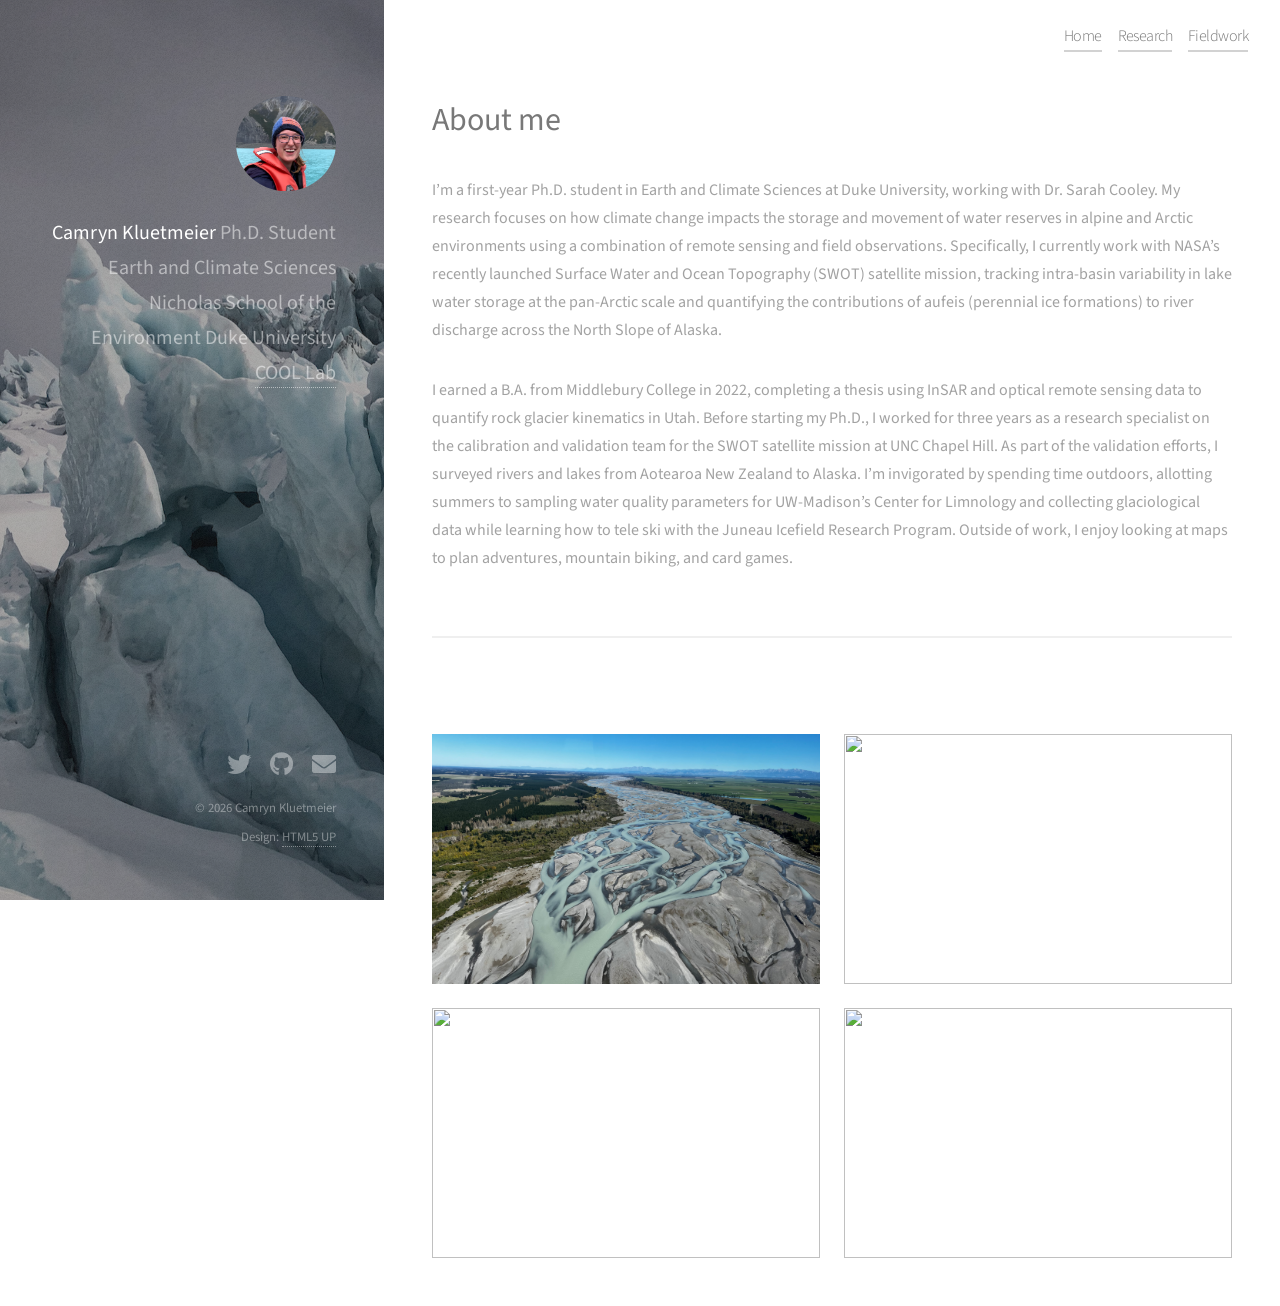
==== commit a900dabd: "add pics to home" ====
--- a/index.html
+++ b/index.html
@@ -106,6 +106,28 @@
 							<li><a href="#" class="button">CV</a></li>
 						</ul> -->
 		</section>
+		
+		<section id="gallery">
+  <div class="gallery-grid">
+
+    <div class="gallery-item">
+      <img src="images/fulls/10.jpg" alt="" />
+    </div>
+
+    <div class="gallery-item">
+      <img src="images/fulls/11.jpg" alt="" />
+    </div>
+
+    <div class="gallery-item">
+      <img src="images/fulls/12.jpg" alt="" />
+    </div>
+
+    <div class="gallery-item">
+      <img src="images/fulls/13.jpg" alt="" />
+    </div>
+
+  </div>
+</section>
 
 		<!-- Two -->
 
--- a/assets/css/main.css
+++ b/assets/css/main.css
@@ -7,24 +7,36 @@
 	Free for personal and commercial use under the CCA 3.0 license (html5up.net/license)
 */
 
-#topnav {
-  position: fixed;
-  top: 1.5em;
-  right: 2em;
-  z-index: 10000;
-  display: flex;
+/* Gallery grid (COOL lab style) */
+.gallery-grid {
+  display: grid;
+  grid-template-columns: repeat(2, 1fr); /* 2 columns */
   gap: 1.5em;
+  margin-top: 2em;
 }
 
-#topnav a {
-  text-decoration: none;
-  font-weight: 600;
-  color: #ffffff;
-  border-bottom: none;
+.gallery-item {
+  overflow: hidden;
 }
 
-#topnav a:hover {
-  opacity: 0.75;
+.gallery-item img {
+  width: 100%;
+  height: 250px;
+  object-fit: cover;
+  display: block;
+  transition: transform 0.3s ease;
+}
+
+/* subtle hover effect */
+.gallery-item:hover img {
+  transform: scale(1.05);
+}
+
+/* Responsive: 1 column on small screens */
+@media screen and (max-width: 736px) {
+  .gallery-grid {
+    grid-template-columns: 1fr;
+  }
 }
 
 html, body, div, span, applet, object,
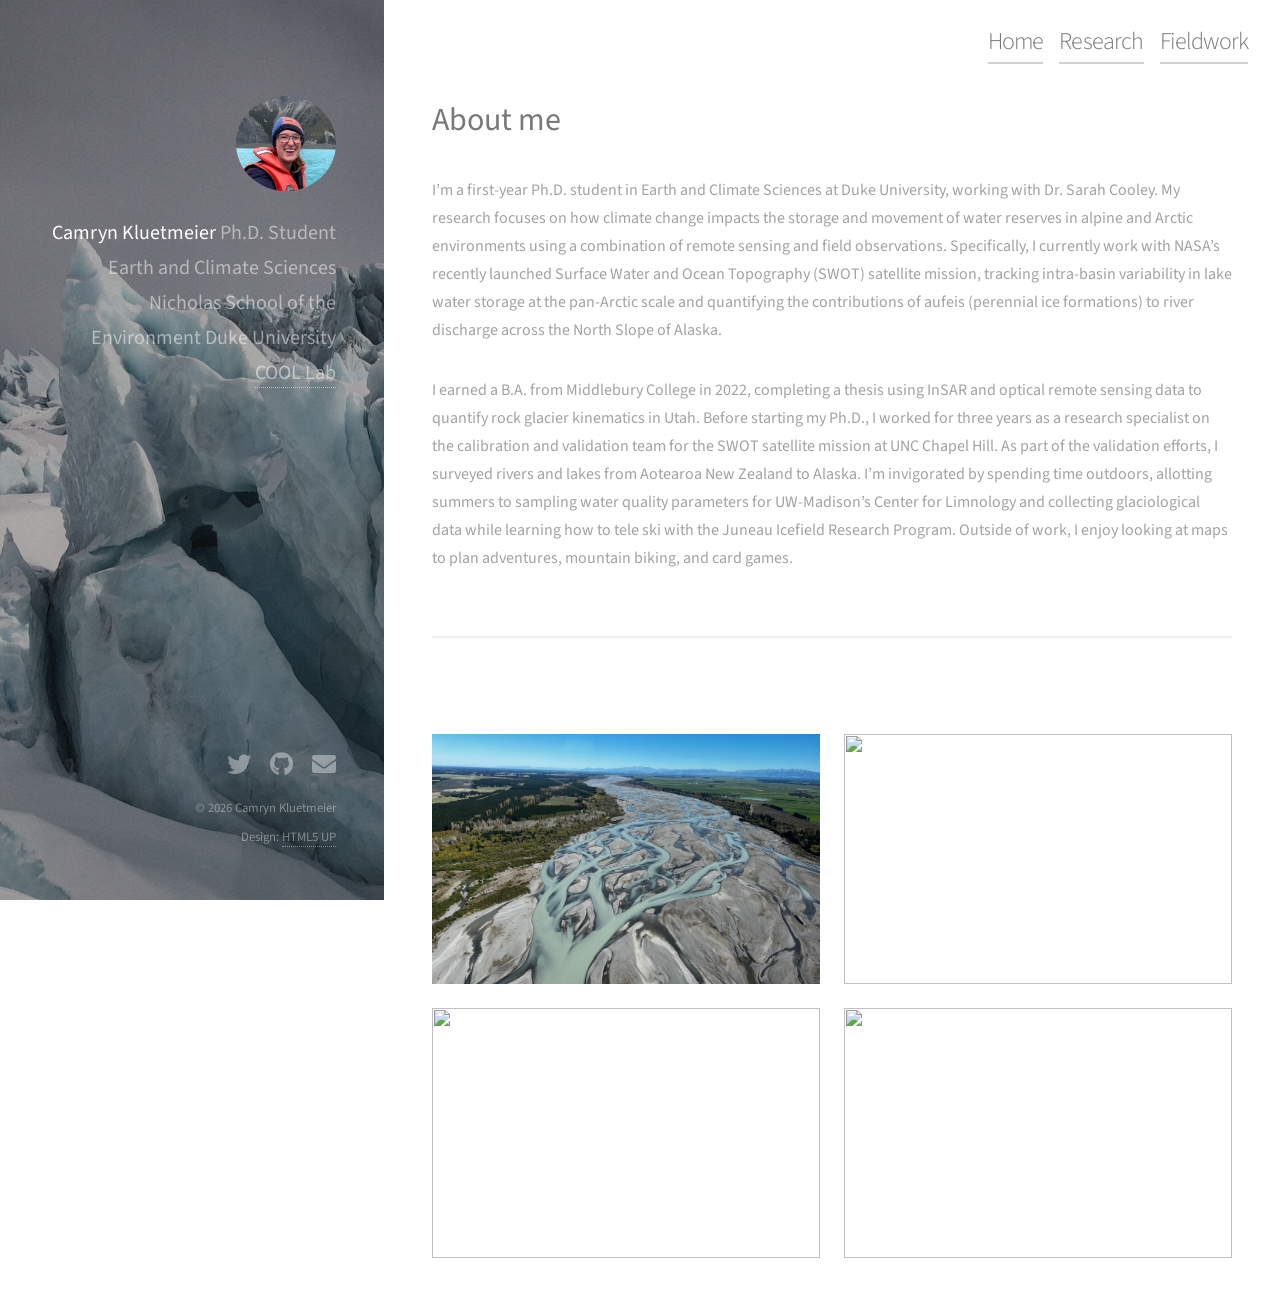
==== commit 038c2fd7: "increase header font size" ====
--- a/index.html
+++ b/index.html
@@ -25,7 +25,7 @@
   #topnav a {
     color: #787878;
     font-family: "Source Sans Pro", Helvetica, sans-serif;
-    font-size: 1em;
+    font-size: 1.5em;
     font-weight: 300;
     line-height: 1.5em;
     letter-spacing: -0.035em;
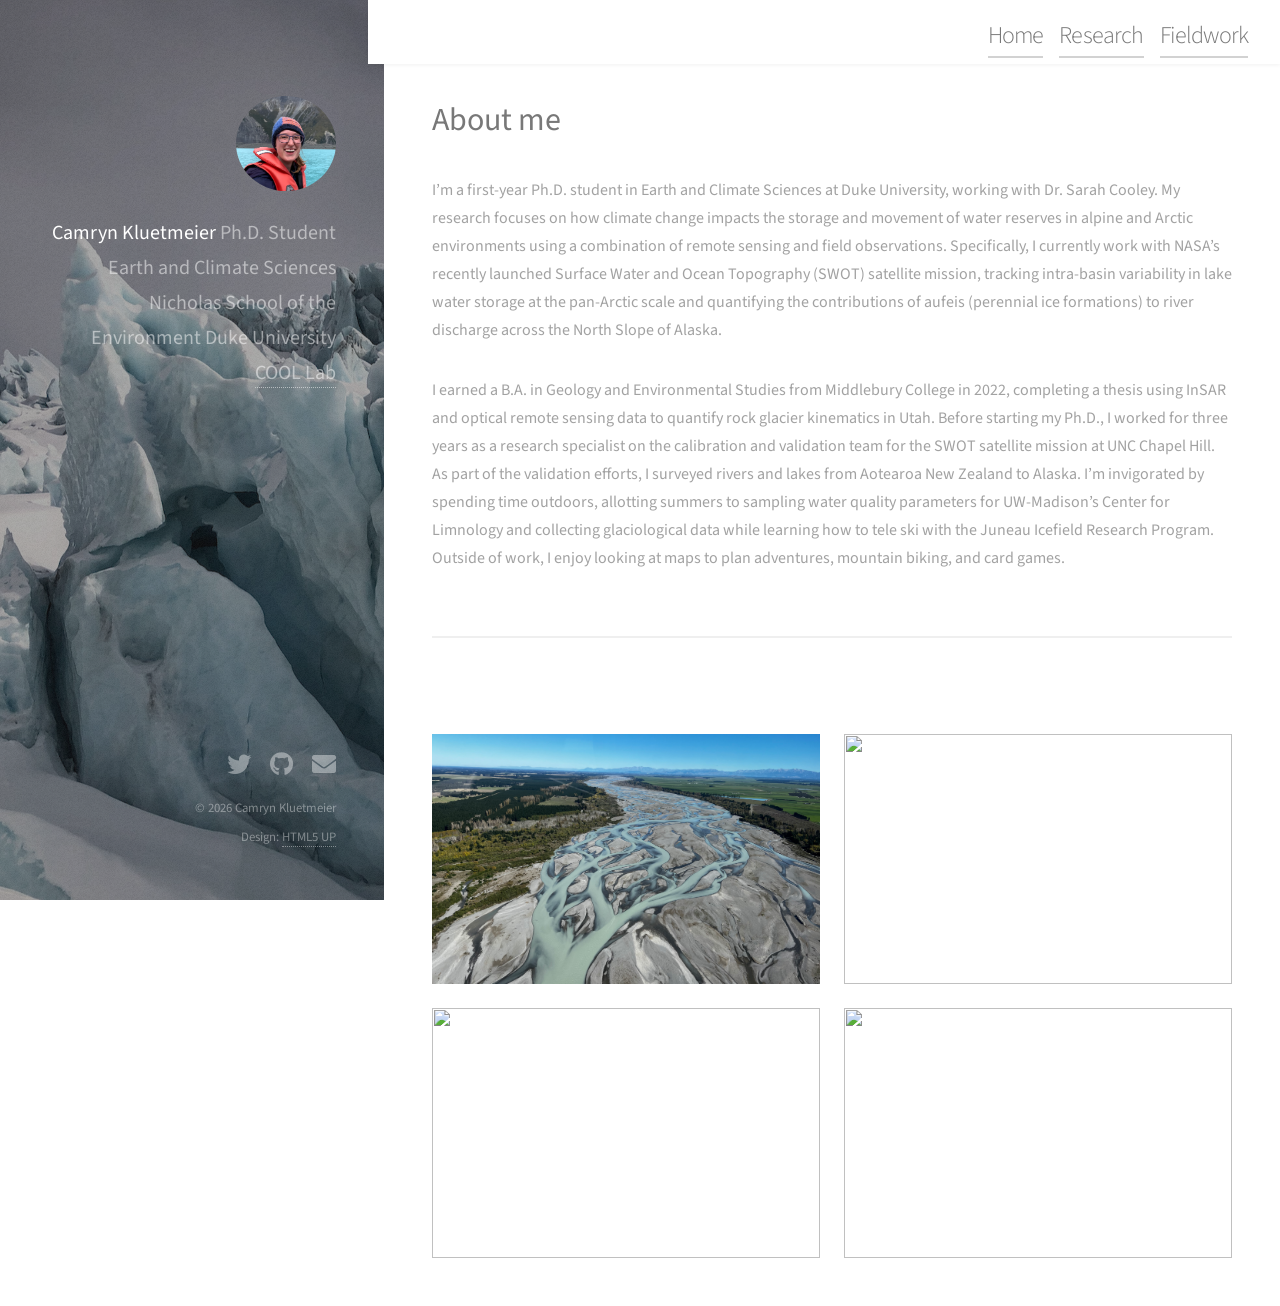
==== commit fbd236a6: "style updates" ====
--- a/index.html
+++ b/index.html
@@ -34,7 +34,7 @@
   }
 
   #topnav a:hover {
-    color: #262626;
+    color: #5C6E76;
   }
   #topnav a.active,
 		#topnav a {
@@ -51,10 +51,28 @@
   background: #222;
   opacity: 0.2;
 }
+
+  #topnav-bar {
+    position: fixed;
+    top: 0;
+    left: 23em;
+    right: 0;
+    height: 4em;
+    background: #fff;
+    z-index: 9999;
+    box-shadow: 0 1px 4px rgba(0,0,0,0.06);
+  }
+
+  #topnav {
+    top: 1.1em;
+  }
 	</style>
 </head>
 
 <body class="is-preload">
+
+  <!-- Nav bar background -->
+  <div id="topnav-bar"></div>
 
 	<nav id="topnav">
 		<a href="index.html">Home</a>
@@ -93,7 +111,8 @@
 				tracking intra-basin variability in lake water storage at the pan-Arctic scale and quantifying the
 				contributions of aufeis (perennial ice formations) to river discharge across the North Slope of Alaska.
 			</p>
-			<p>I earned a B.A. from Middlebury College in 2022, completing a thesis using InSAR and optical remote
+			<p>I earned a B.A. in Geology and Environmental Studies from Middlebury College in 2022, completing a 
+			thesis using InSAR and optical remote
 				sensing data to quantify rock glacier kinematics in Utah.
 				Before starting my Ph.D., I worked for three years as a research specialist on the calibration and
 				validation team for the SWOT satellite mission at UNC Chapel Hill.
--- a/assets/css/main.css
+++ b/assets/css/main.css
@@ -149,7 +149,7 @@
 
 		a:hover {
 			border-bottom-color: transparent;
-			color: #49bf9d !important;
+			color: #5C6E76 !important;
 			text-decoration: none;
 		}
 
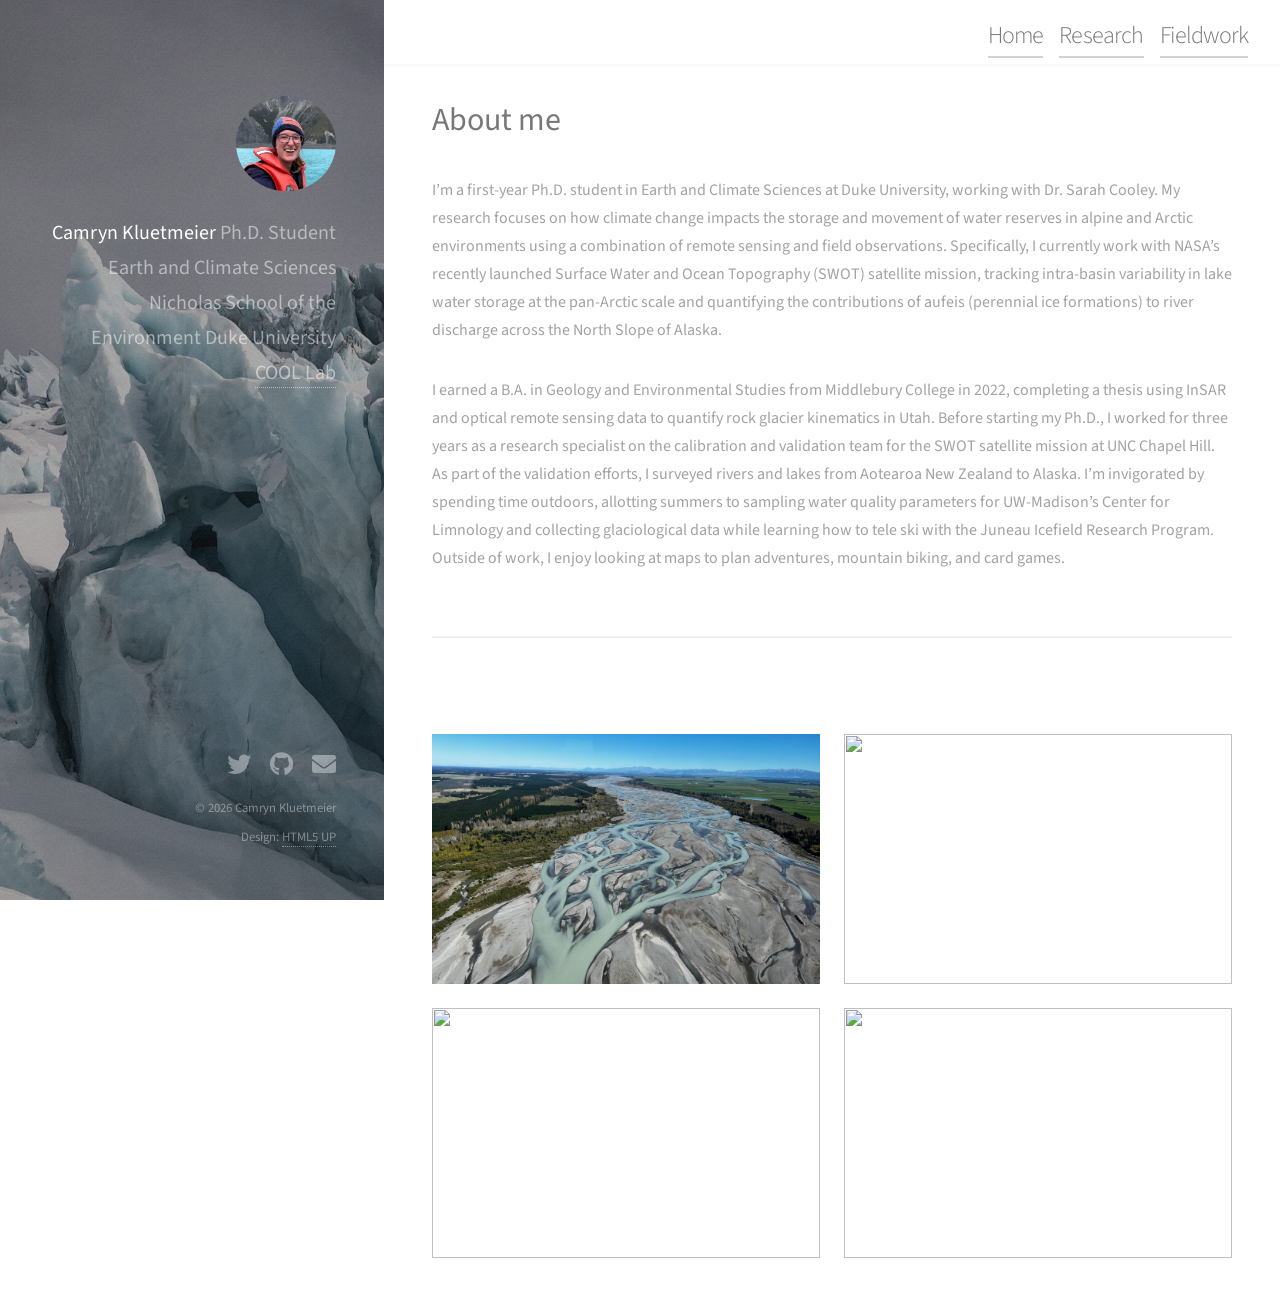
==== commit 3501eaf3: "style fixes" ====
--- a/index.html
+++ b/index.html
@@ -55,7 +55,7 @@
   #topnav-bar {
     position: fixed;
     top: 0;
-    left: 23em;
+    left: 0;
     right: 0;
     height: 4em;
     background: #fff;
--- a/assets/css/main.css
+++ b/assets/css/main.css
@@ -2637,6 +2637,7 @@
 		text-align: right;
 		top: 0;
 		width: 35%;
+		z-index: 10000;
 	}
 
 		#header > * {
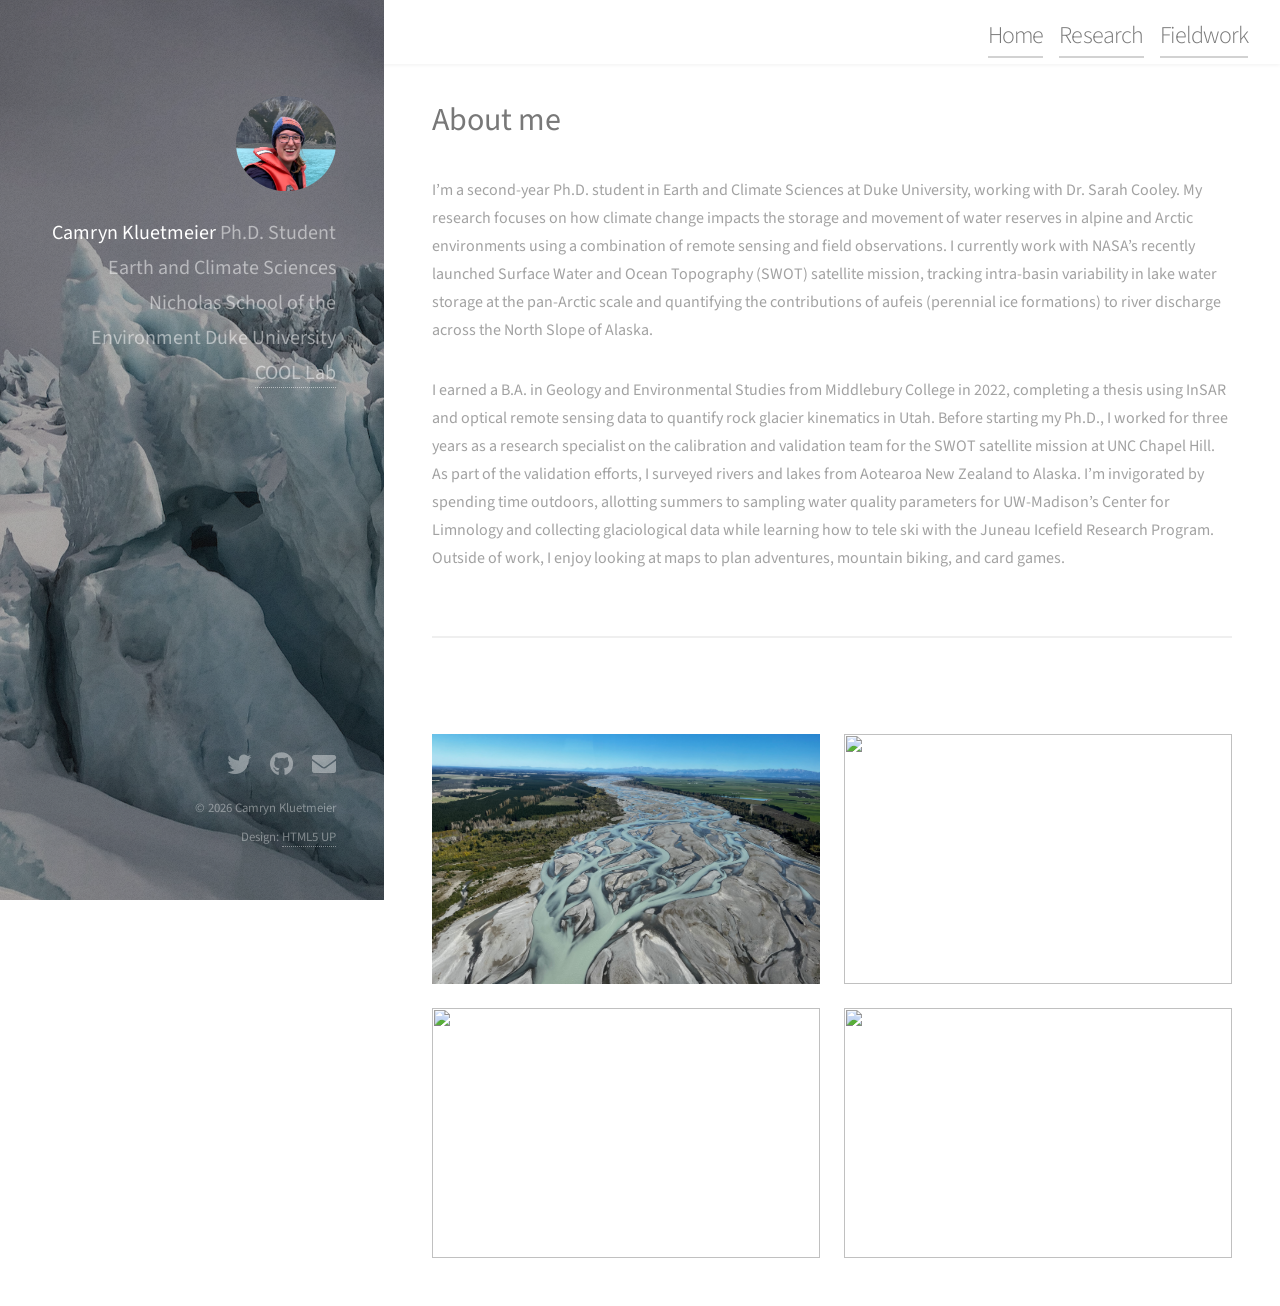
==== commit e912731f: "second year of PhD! ah!" ====
--- a/index.html
+++ b/index.html
@@ -102,11 +102,14 @@
 			<header class="major">
 				<h2>About me</h2>
 			</header>
-			<p>I’m a first-year Ph.D. student in Earth and Climate Sciences at Duke University, working with Dr. Sarah
+			<p>
+			  I’m a second-year Ph.D. student in Earth and Climate Sciences at Duke University, working with Dr. Sarah
 				Cooley.
+				
 				My research focuses on how climate change impacts the storage and movement of water reserves in alpine
-				and Arctic environments using a combination of remote sensing and field observations. Specifically, I
-				currently work with NASA’s recently launched Surface Water and Ocean Topography (SWOT) satellite
+				and Arctic environments using a combination of remote sensing and field observations. 
+
+				I currently work with NASA’s recently launched Surface Water and Ocean Topography (SWOT) satellite
 				mission,
 				tracking intra-basin variability in lake water storage at the pan-Arctic scale and quantifying the
 				contributions of aufeis (perennial ice formations) to river discharge across the North Slope of Alaska.
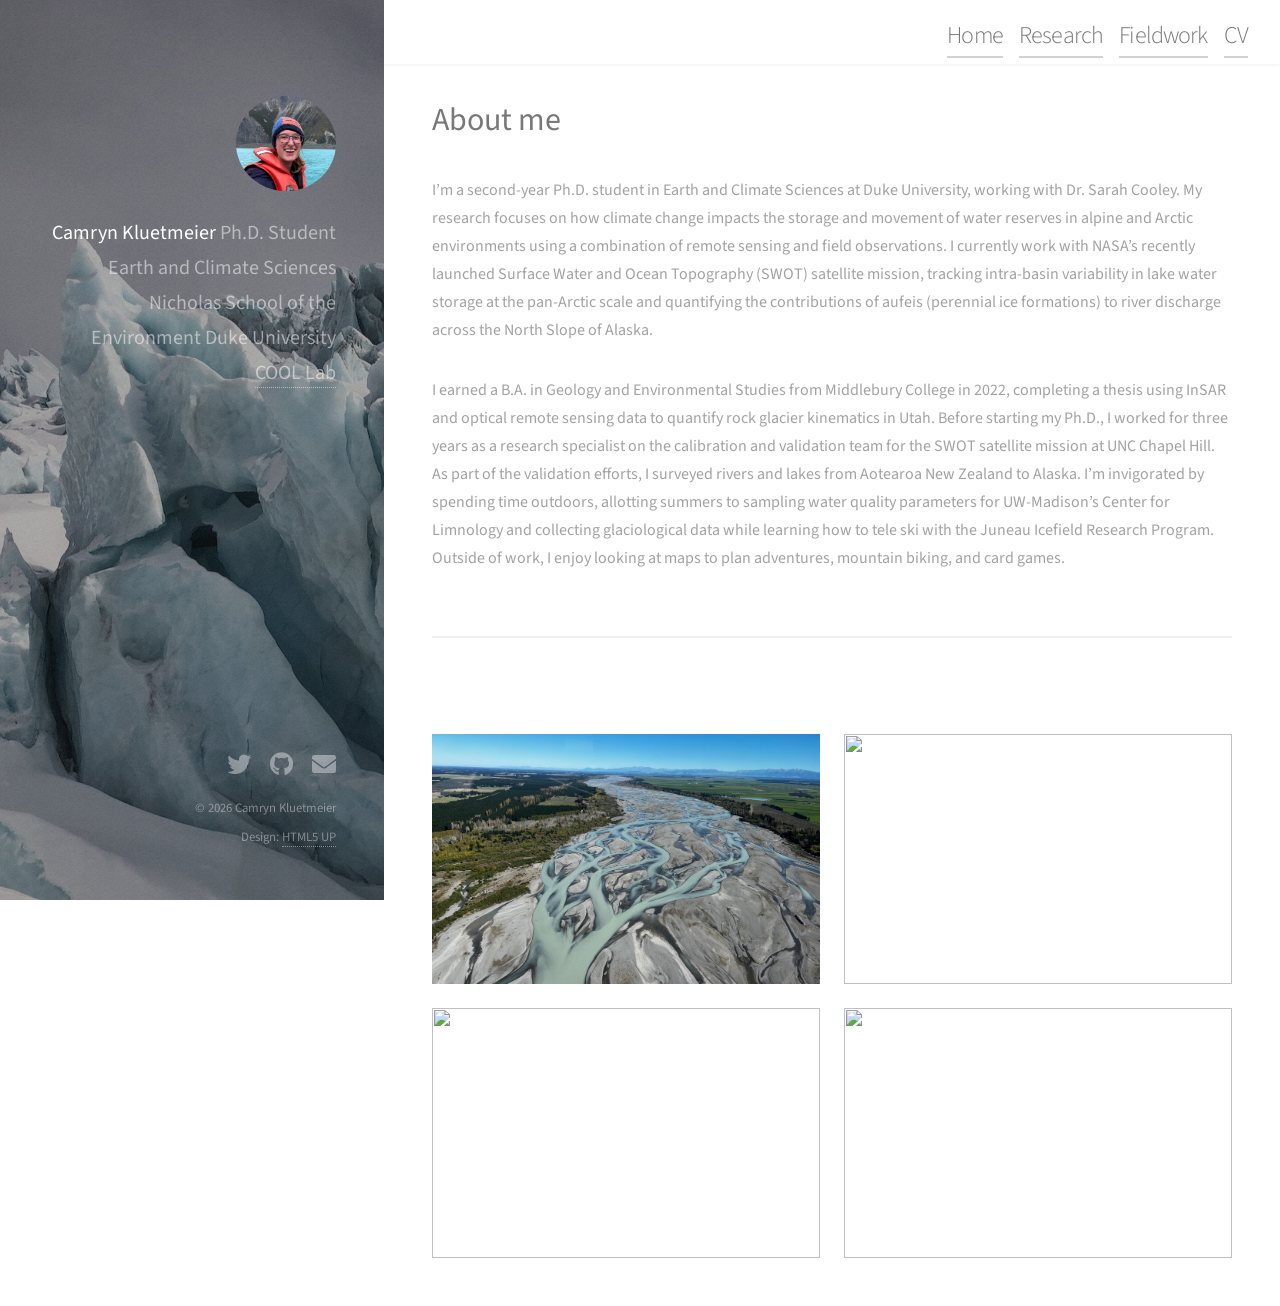
==== commit 2aff4636: "Add CV" ====
--- a/index.html
+++ b/index.html
@@ -78,6 +78,7 @@
 		<a href="index.html">Home</a>
 		<a href="research.html">Research</a>
 		<a href="fieldwork.html">Fieldwork</a>
+		<a href="cv.html">CV</a>
 	</nav>
 
 	<!-- Header -->
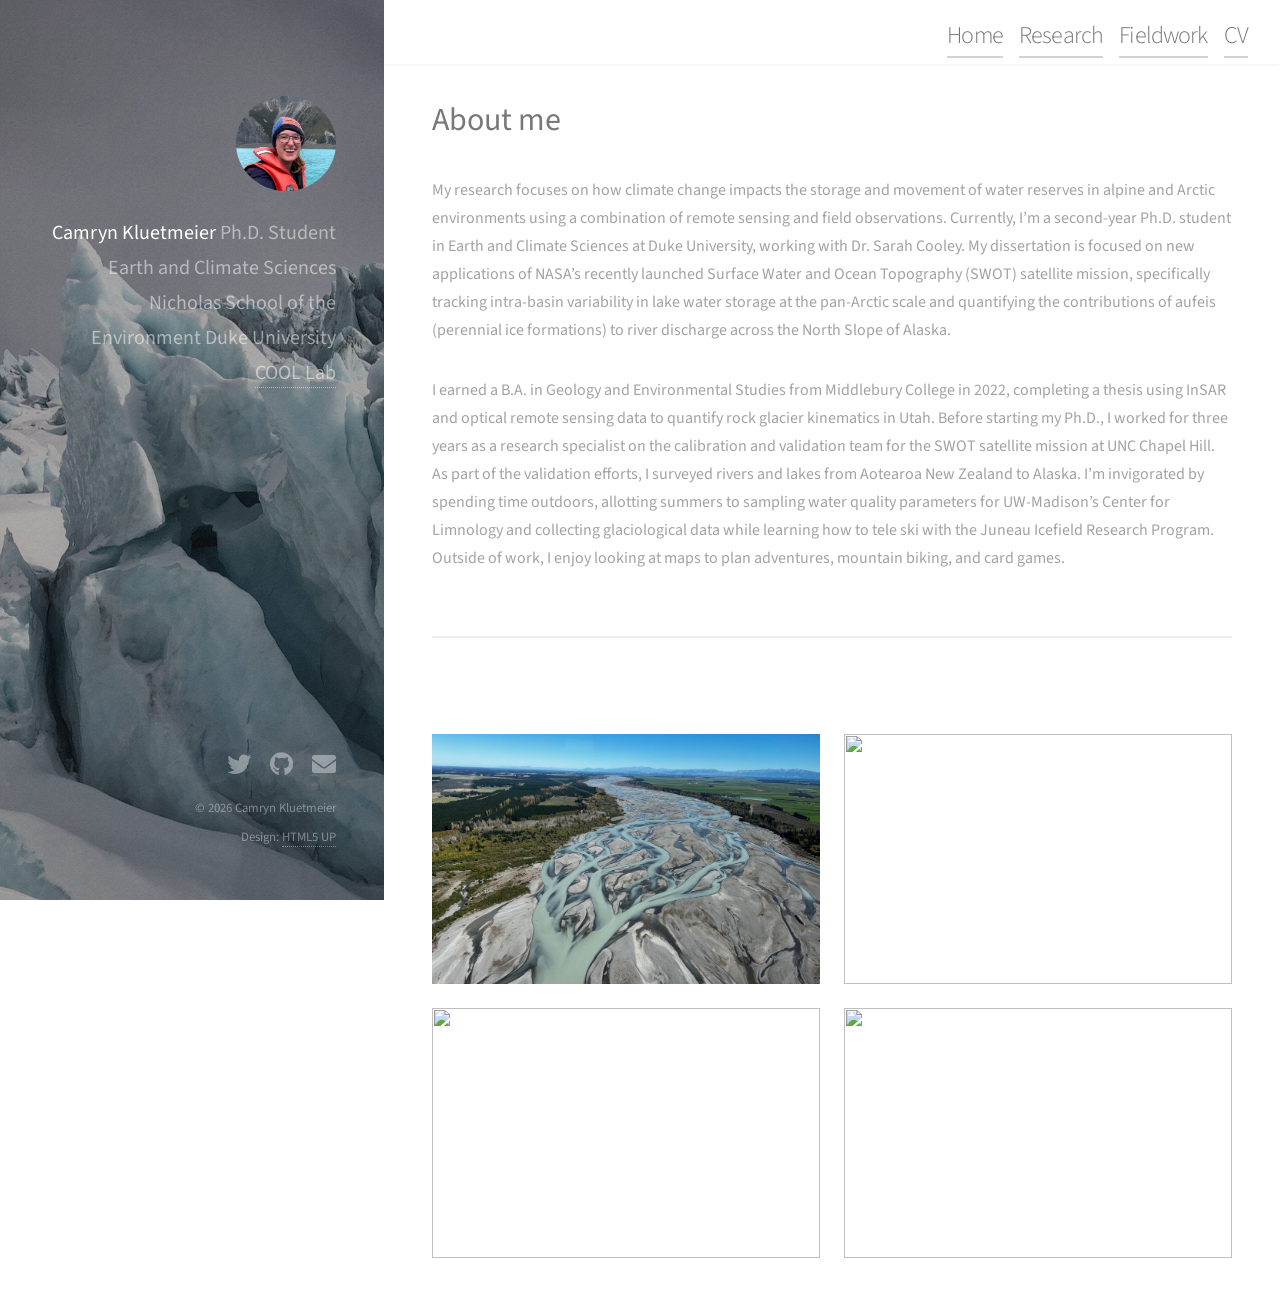
==== commit c6cd7801: "9/9/26 major updates" ====
--- a/index.html
+++ b/index.html
@@ -90,7 +90,7 @@
 				Earth and Climate Sciences <br />
 				Nicholas School of the Environment <br />
 				Duke University<br />
-				<a href="https://sites.duke.edu/coollab/"> COOL Lab</a>
+				<a href="https://sites.duke.edu/coollab/" target="_blank" rel="noopener"> COOL Lab</a>
 			</h1>
 		</div>
 	</header>
@@ -104,27 +104,27 @@
 				<h2>About me</h2>
 			</header>
 			<p>
-			  I’m a second-year Ph.D. student in Earth and Climate Sciences at Duke University, working with Dr. Sarah
-				Cooley.
-				
-				My research focuses on how climate change impacts the storage and movement of water reserves in alpine
-				and Arctic environments using a combination of remote sensing and field observations. 
-
-				I currently work with NASA’s recently launched Surface Water and Ocean Topography (SWOT) satellite
-				mission,
-				tracking intra-basin variability in lake water storage at the pan-Arctic scale and quantifying the
-				contributions of aufeis (perennial ice formations) to river discharge across the North Slope of Alaska.
+        My research focuses on how climate change impacts the storage and movement of water 
+        reserves in alpine and Arctic environments using a combination of remote sensing 
+        and field observations. Currently, I’m a second-year Ph.D. student in Earth and 
+        Climate Sciences at Duke University, working with Dr. Sarah Cooley. My dissertation 
+        is focused on new applications of NASA’s recently launched Surface Water and Ocean 
+        Topography (SWOT) satellite mission, specifically tracking intra-basin variability 
+        in lake water storage at the pan-Arctic scale and quantifying the contributions of 
+        aufeis (perennial ice formations) to river discharge across the North Slope of 
+        Alaska.
 			</p>
-			<p>I earned a B.A. in Geology and Environmental Studies from Middlebury College in 2022, completing a 
-			thesis using InSAR and optical remote
-				sensing data to quantify rock glacier kinematics in Utah.
-				Before starting my Ph.D., I worked for three years as a research specialist on the calibration and
-				validation team for the SWOT satellite mission at UNC Chapel Hill.
-				As part of the validation efforts, I surveyed rivers and lakes from Aotearoa New Zealand to Alaska.
-				I’m invigorated by spending time outdoors, allotting summers to sampling water quality parameters for
-				UW-Madison’s Center for Limnology and collecting glaciological data while learning how to tele ski with
-				the Juneau Icefield Research Program.
-				Outside of work, I enjoy looking at maps to plan adventures, mountain biking, and card games.</p>
+			<p>
+			  I earned a B.A. in Geology and Environmental Studies from Middlebury College in 
+			  2022, completing a thesis using InSAR and optical remote sensing data to quantify rock
+			  glacier kinematics in Utah. Before starting my Ph.D., I worked for three years as a 
+			  research specialist on the calibration and validation team for the SWOT satellite 
+			  mission at UNC Chapel Hill. As part of the validation efforts, I surveyed rivers and 
+			  lakes from Aotearoa New Zealand to Alaska. I’m invigorated by spending time outdoors, 
+			  allotting summers to sampling water quality parameters for UW-Madison’s Center for 
+			  Limnology and collecting glaciological data while learning how to tele ski with
+				the Juneau Icefield Research Program. Outside of work, I enjoy looking at maps to plan 
+				adventures, mountain biking, and card games.</p>
 			<!---	<ul class="actions">
 							<li><a href="#" class="button">CV</a></li>
 						</ul> -->
